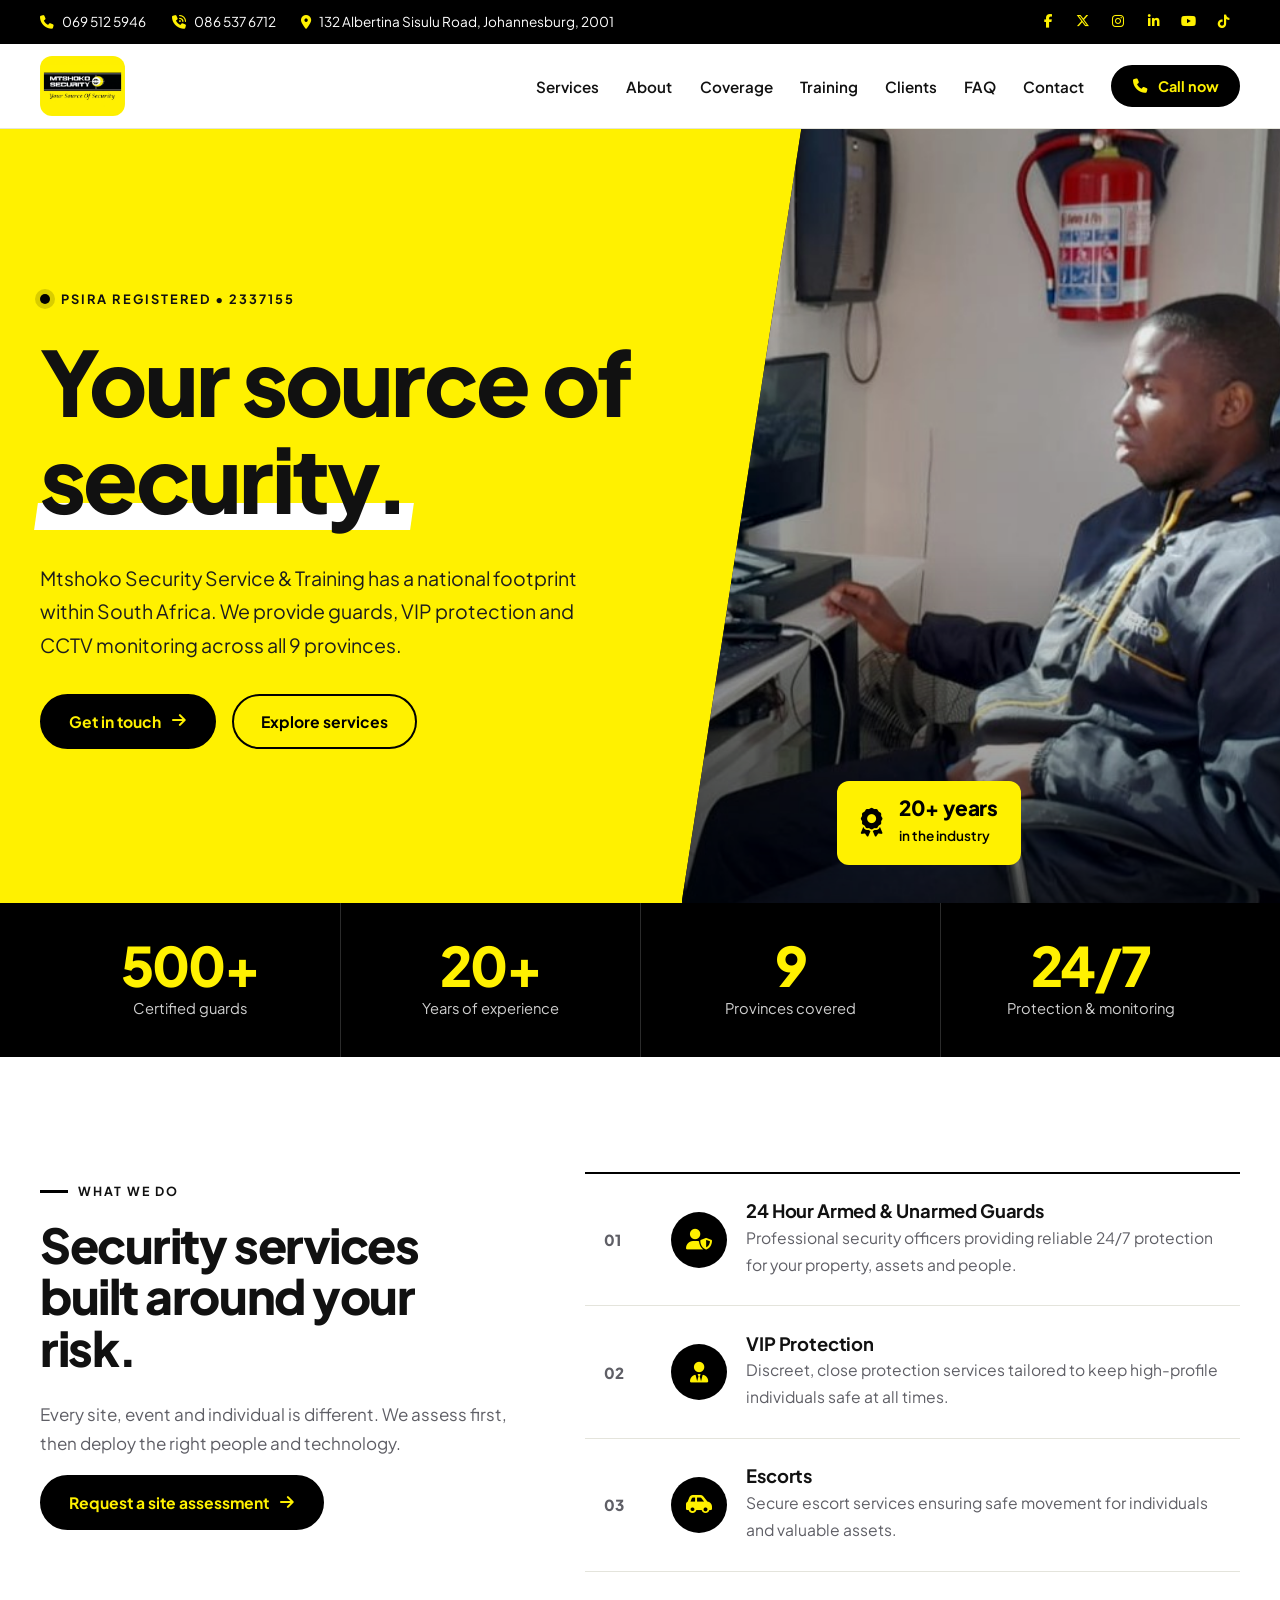
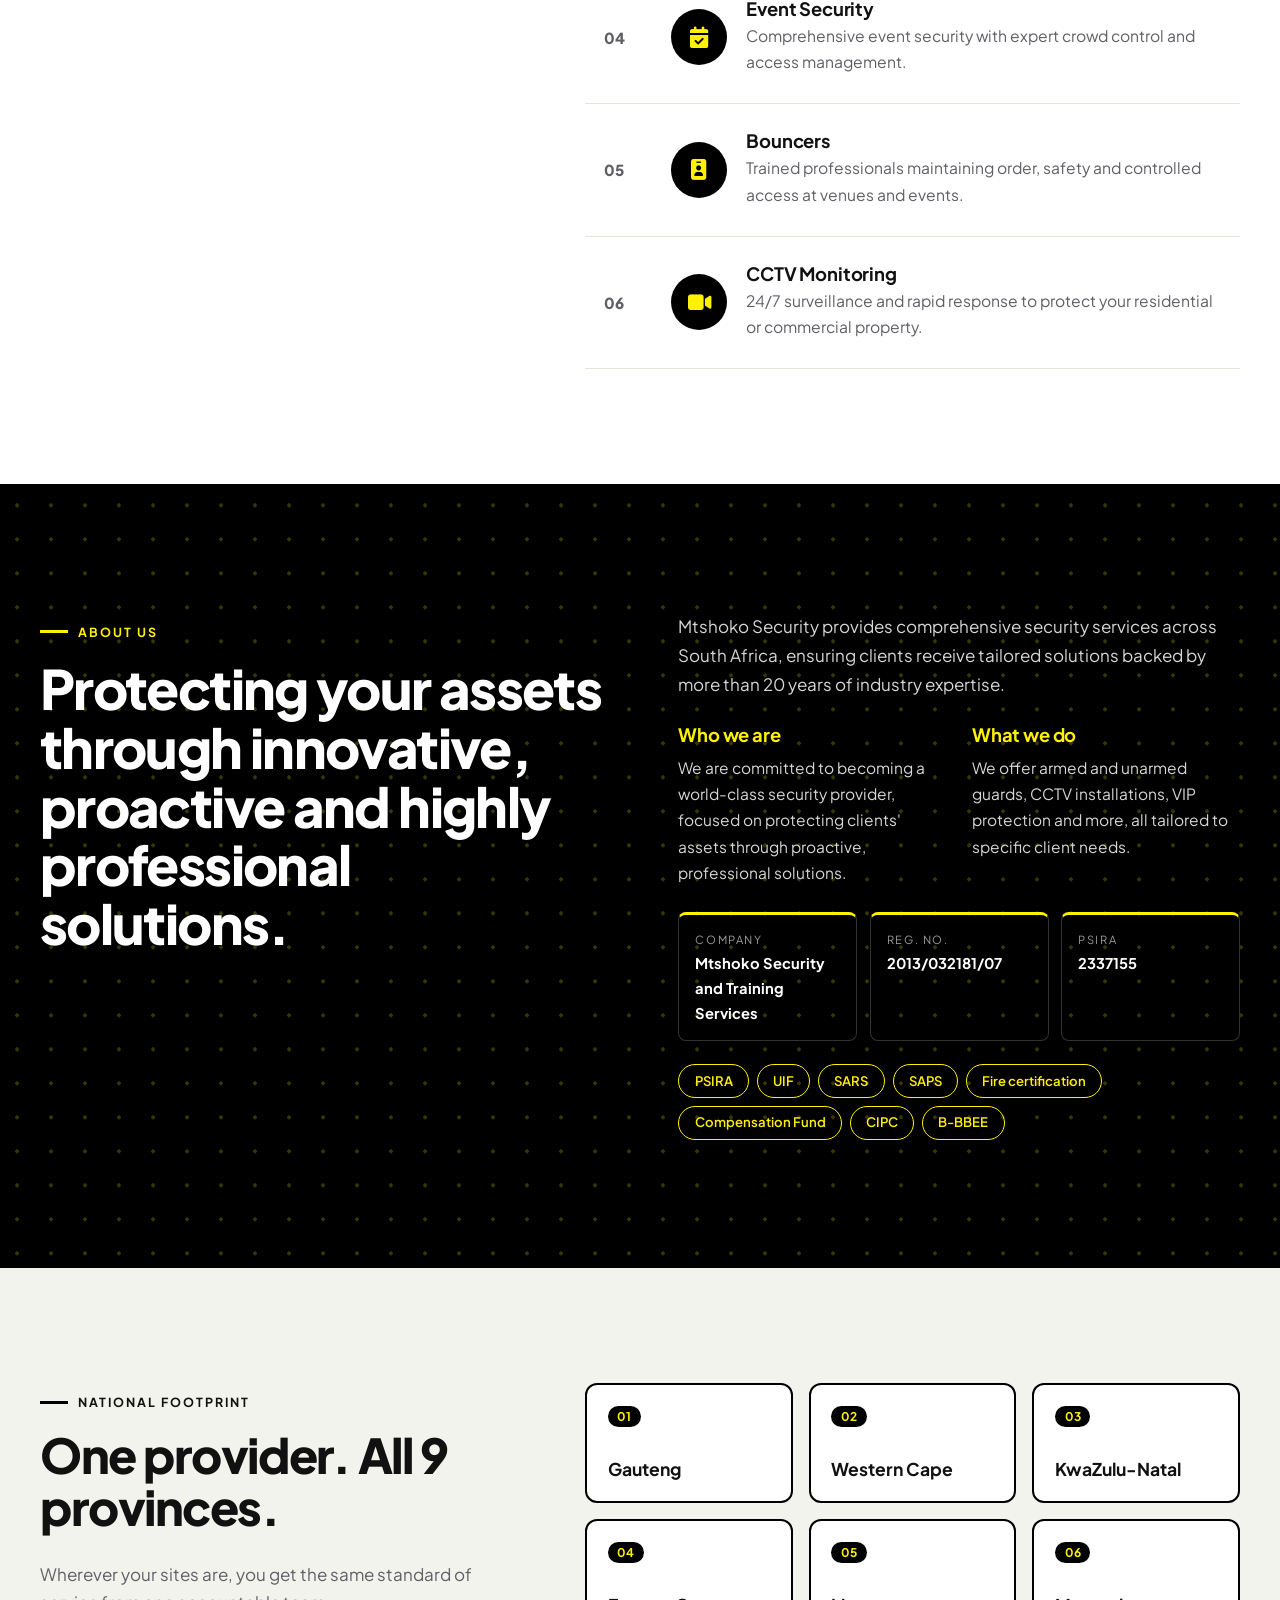
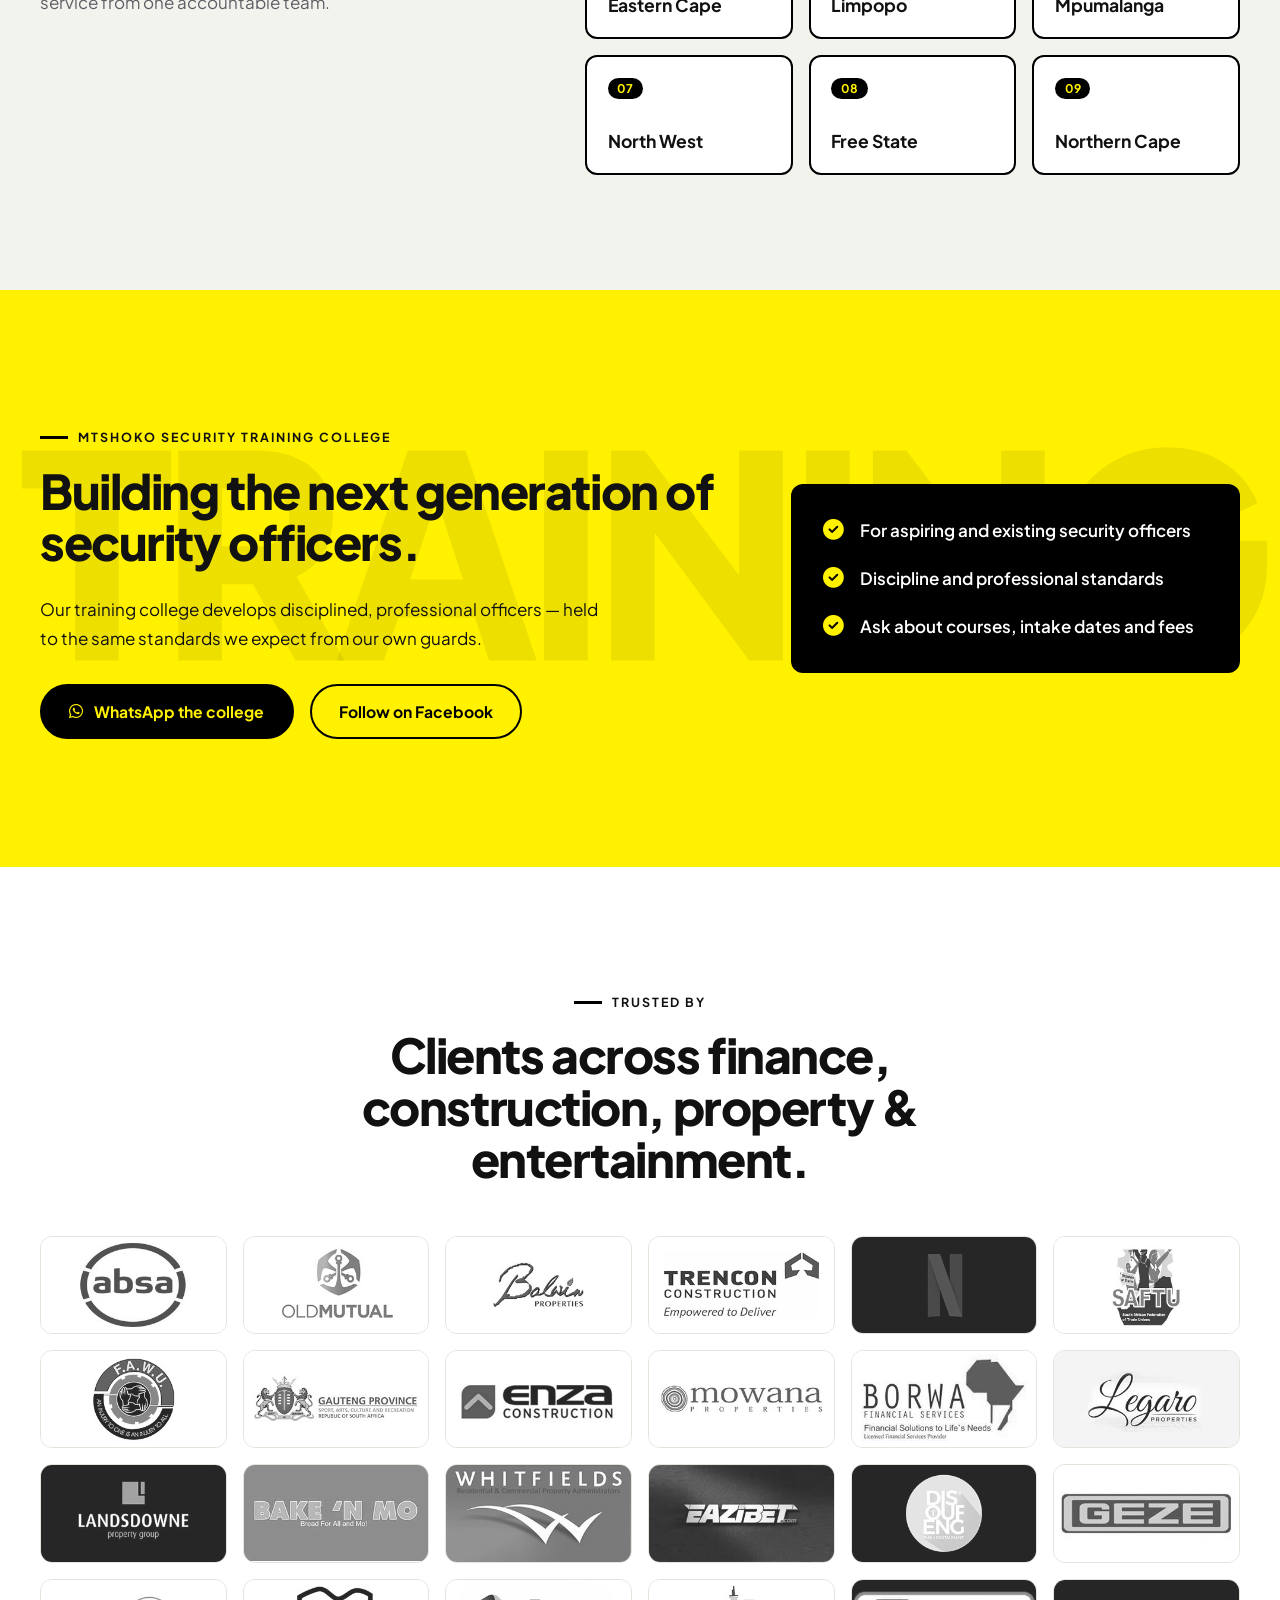
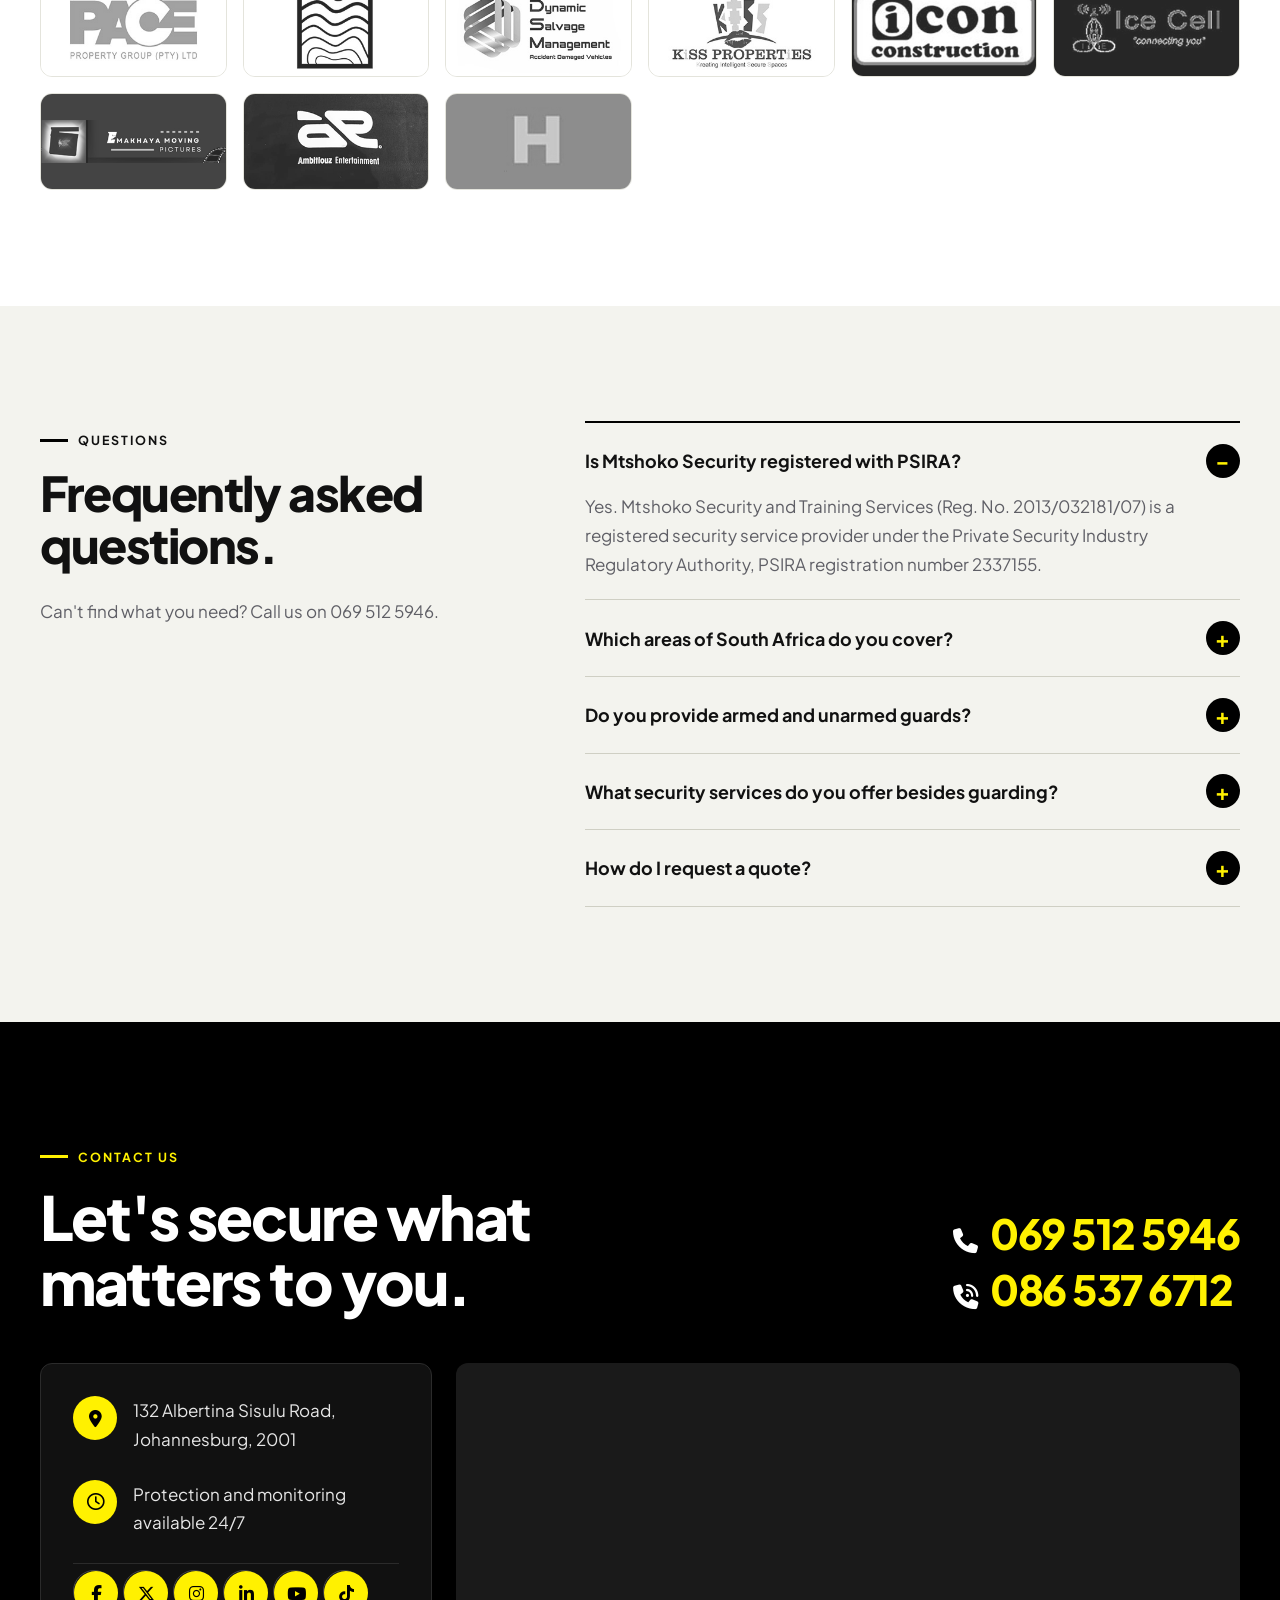
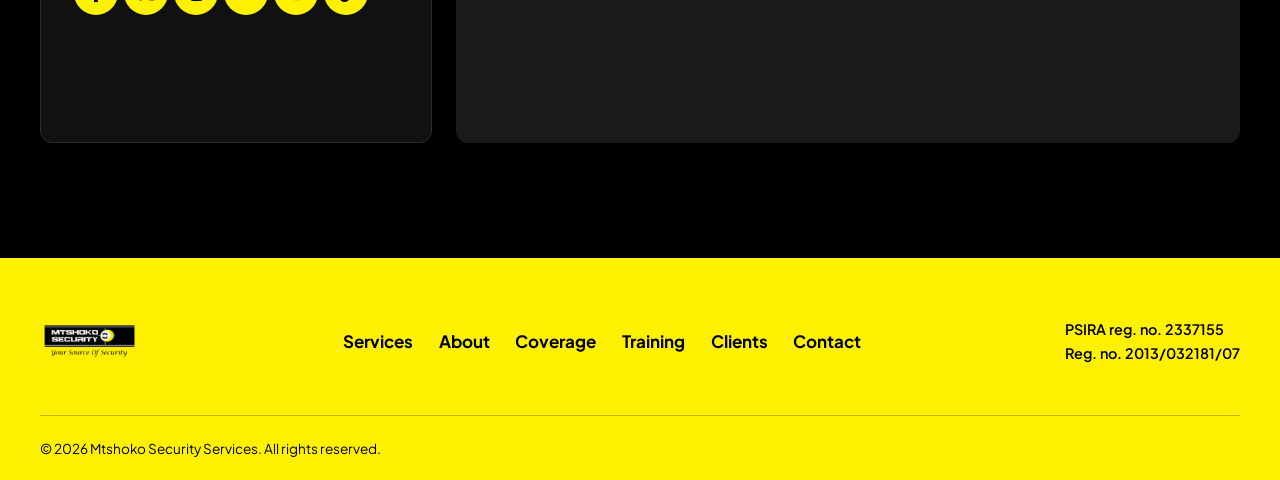
==== index.html @ 35f90ac8 "Add files via upload" ====
<!DOCTYPE html>
<html lang="en-ZA">
<head>
<meta charset="utf-8">
<meta name="viewport" content="width=device-width, initial-scale=1, viewport-fit=cover">
<title>Mtshoko Security | Your Source Of Security - Guards, VIP Protection &amp; CCTV in South Africa</title>
<meta name="description" content="Mtshoko Security Services is a PSIRA-registered security company in Johannesburg with 500+ guards and 20+ years' experience. Armed and unarmed guards, VIP protection, escorts, event security, bouncers and CCTV monitoring in all 9 provinces.">
<meta name="keywords" content="security company Johannesburg, security guards South Africa, armed guards, unarmed guards, VIP protection, close protection, escort services, event security, bouncers, CCTV monitoring, PSIRA registered, security training college, Mtshoko Security">
<meta name="author" content="Mtshoko Security Services">
<meta name="robots" content="index, follow, max-image-preview:large, max-snippet:-1, max-video-preview:-1">
<meta name="googlebot" content="index, follow">
<meta name="theme-color" content="#FFF100">
<meta name="color-scheme" content="light">
<meta name="format-detection" content="telephone=yes">
<meta name="geo.region" content="ZA-GP">
<meta name="geo.placename" content="Johannesburg">
<meta name="referrer" content="strict-origin-when-cross-origin">

<link rel="canonical" href="https://mtshokosecurity.github.io/">
<link rel="alternate" hreflang="en-za" href="https://mtshokosecurity.github.io/">
<link rel="alternate" hreflang="x-default" href="https://mtshokosecurity.github.io/">

<!-- Open Graph -->
<meta property="og:type" content="website">
<meta property="og:site_name" content="Mtshoko Security Services">
<meta property="og:locale" content="en_ZA">
<meta property="og:url" content="https://mtshokosecurity.github.io/">
<meta property="og:title" content="Mtshoko Security | Your Source Of Security">
<meta property="og:description" content="PSIRA-registered security with 500+ guards and 20+ years' experience across all 9 provinces of South Africa.">
<meta property="og:image" content="https://mtshokosecurity.github.io/img/og-image.jpg">
<meta property="og:image:secure_url" content="https://mtshokosecurity.github.io/img/og-image.jpg">
<meta property="og:image:type" content="image/jpeg">
<meta property="og:image:width" content="1200">
<meta property="og:image:height" content="630">
<meta property="og:image:alt" content="Mtshoko Security - Your Source Of Security">

<!-- Twitter / X -->
<meta name="twitter:card" content="summary_large_image">
<meta name="twitter:site" content="@MtshokoSecur1ty">
<meta name="twitter:title" content="Mtshoko Security | Your Source Of Security">
<meta name="twitter:description" content="PSIRA-registered security with 500+ guards and 20+ years' experience across all 9 provinces of South Africa.">
<meta name="twitter:image" content="https://mtshokosecurity.github.io/img/og-image.jpg">
<meta name="twitter:image:alt" content="Mtshoko Security - Your Source Of Security">

<!-- Icons -->
<link rel="icon" href="favicon.ico" sizes="any">
<link rel="icon" type="image/png" sizes="32x32" href="favicon-32x32.png">
<link rel="icon" type="image/png" sizes="16x16" href="favicon-16x16.png">
<link rel="icon" type="image/png" sizes="192x192" href="android-chrome-192x192.png">
<link rel="apple-touch-icon" href="img/apple-touch-icon.png">
<link rel="manifest" href="site.webmanifest">

<!-- Fonts & icons -->
<link rel="preconnect" href="https://fonts.googleapis.com">
<link rel="preconnect" href="https://fonts.gstatic.com" crossorigin>
<link rel="stylesheet" href="https://fonts.googleapis.com/css2?family=Plus+Jakarta+Sans:wght@400;500;600;700;800&display=swap">
<link rel="stylesheet" href="https://cdnjs.cloudflare.com/ajax/libs/font-awesome/6.5.2/css/all.min.css" crossorigin="anonymous" referrerpolicy="no-referrer">
<link rel="stylesheet" href="assets/css/style.css">

<script type="application/ld+json">
{
  "@context": "https://schema.org",
  "@graph": [
    {
      "@type": "WebSite",
      "@id": "https://mtshokosecurity.github.io/#website",
      "url": "https://mtshokosecurity.github.io/",
      "name": "Mtshoko Security Services",
      "inLanguage": "en-ZA",
      "publisher": { "@id": "https://mtshokosecurity.github.io/#organization" }
    },
    {
      "@type": ["Organization", "LocalBusiness", "ProfessionalService"],
      "@id": "https://mtshokosecurity.github.io/#organization",
      "name": "Mtshoko Security Services",
      "legalName": "Mtshoko Security and Training Services",
      "url": "https://mtshokosecurity.github.io/",
      "logo": "https://mtshokosecurity.github.io/img/logo-yellow.jpeg",
      "image": "https://mtshokosecurity.github.io/img/og-image.jpg",
      "slogan": "Your Source Of Security",
      "description": "PSIRA-registered security company providing armed and unarmed guards, VIP protection, escorts, event security, bouncers and CCTV monitoring across South Africa.",
      "telephone": "+27695125946",
      "priceRange": "$$",
      "identifier": "2013/032181/07",
      "address": {
        "@type": "PostalAddress",
        "streetAddress": "132 Albertina Sisulu Road",
        "addressLocality": "Johannesburg",
        "addressRegion": "Gauteng",
        "postalCode": "2001",
        "addressCountry": "ZA"
      },
      "contactPoint": [
        { "@type": "ContactPoint", "telephone": "+27695125946", "contactType": "customer service", "areaServed": "ZA", "availableLanguage": ["English"] },
        { "@type": "ContactPoint", "telephone": "+27865376712", "contactType": "sales", "areaServed": "ZA", "availableLanguage": ["English"] }
      ],
      "openingHoursSpecification": {
        "@type": "OpeningHoursSpecification",
        "dayOfWeek": ["Monday","Tuesday","Wednesday","Thursday","Friday","Saturday","Sunday"],
        "opens": "00:00",
        "closes": "23:59"
      },
      "areaServed": [
        { "@type": "AdministrativeArea", "name": "Gauteng" },
        { "@type": "AdministrativeArea", "name": "Eastern Cape" },
        { "@type": "AdministrativeArea", "name": "KwaZulu-Natal" },
        { "@type": "AdministrativeArea", "name": "North West" },
        { "@type": "AdministrativeArea", "name": "Mpumalanga" },
        { "@type": "AdministrativeArea", "name": "Western Cape" },
        { "@type": "AdministrativeArea", "name": "Northern Cape" },
        { "@type": "AdministrativeArea", "name": "Limpopo" },
        { "@type": "AdministrativeArea", "name": "Free State" }
      ],
      "sameAs": [
        "https://www.facebook.com/Mtshoko-Security-1693312704330019/",
        "https://x.com/mtshokosecur1ty",
        "https://www.youtube.com/channel/UCzOo-mVr35B9XtnU0Jw74TA",
        "https://www.instagram.com/mtshokosecurityservices/",
        "https://www.linkedin.com/company/mtshoko-security-services/",
        "https://www.tiktok.com/@mtshoko.security"
      ],
      "hasOfferCatalog": {
        "@type": "OfferCatalog",
        "name": "Security services",
        "itemListElement": [
          { "@type": "Offer", "itemOffered": { "@type": "Service", "name": "24 hour armed and unarmed guards" } },
          { "@type": "Offer", "itemOffered": { "@type": "Service", "name": "VIP protection" } },
          { "@type": "Offer", "itemOffered": { "@type": "Service", "name": "Escorts" } },
          { "@type": "Offer", "itemOffered": { "@type": "Service", "name": "Event security" } },
          { "@type": "Offer", "itemOffered": { "@type": "Service", "name": "Bouncers" } },
          { "@type": "Offer", "itemOffered": { "@type": "Service", "name": "CCTV monitoring" } }
        ]
      }
    },
    {
      "@type": "EducationalOrganization",
      "@id": "https://mtshokosecurity.github.io/#college",
      "name": "Mtshoko Security Training College",
      "url": "https://mtshokosecurity.github.io/#training",
      "parentOrganization": { "@id": "https://mtshokosecurity.github.io/#organization" }
    },
    {
      "@type": "FAQPage",
      "mainEntity": [
        { "@type": "Question", "name": "Is Mtshoko Security registered with PSIRA?", "acceptedAnswer": { "@type": "Answer", "text": "Yes. Mtshoko Security and Training Services (Reg. No. 2013/032181/07) is a registered security service provider under the Private Security Industry Regulatory Authority, PSIRA registration number 2337155." } },
        { "@type": "Question", "name": "Which areas of South Africa do you cover?", "acceptedAnswer": { "@type": "Answer", "text": "We render security services in all nine provinces: Gauteng, Eastern Cape, KwaZulu-Natal, North West, Mpumalanga, Western Cape, Northern Cape, Limpopo and Free State." } },
        { "@type": "Question", "name": "Do you provide armed and unarmed guards?", "acceptedAnswer": { "@type": "Answer", "text": "Yes. We provide 24 hour armed and unarmed guards, matched to the risk profile and requirements of your site." } },
        { "@type": "Question", "name": "What security services do you offer besides guarding?", "acceptedAnswer": { "@type": "Answer", "text": "We also offer VIP protection, secure escorts, event security, bouncers and 24/7 CCTV monitoring." } },
        { "@type": "Question", "name": "How do I request a quote?", "acceptedAnswer": { "@type": "Answer", "text": "Call 069 512 5946 or 086 537 6712, or visit us at 132 Albertina Sisulu Road, Johannesburg. We will arrange a site assessment and send a tailored proposal." } }
      ]
    }
  ]
}
</script>
</head>
<body>
<a class="skip" href="#main">Skip to content</a>

<!-- TOP BAR -->
<div class="topbar">
  <div class="wrap tb">
    <div class="tb-info">
      <a href="tel:+27695125946"><i class="fa-solid fa-phone" aria-hidden="true"></i>069 512 5946</a>
      <a href="tel:+27865376712"><i class="fa-solid fa-phone-volume" aria-hidden="true"></i>086 537 6712</a>
      <span class="tb-addr"><i class="fa-solid fa-location-dot" aria-hidden="true"></i>132 Albertina Sisulu Road, Johannesburg, 2001</span>
    </div>
    <div class="tb-social">
      <a href="https://www.facebook.com/Mtshoko-Security-1693312704330019/" rel="noopener me" target="_blank" aria-label="Facebook"><i class="fa-brands fa-facebook-f" aria-hidden="true"></i></a>
      <a href="https://x.com/mtshokosecur1ty" rel="noopener me" target="_blank" aria-label="X (Twitter)"><i class="fa-brands fa-x-twitter" aria-hidden="true"></i></a>
      <a href="https://www.instagram.com/mtshokosecurityservices/" rel="noopener me" target="_blank" aria-label="Instagram"><i class="fa-brands fa-instagram" aria-hidden="true"></i></a>
      <a href="https://www.linkedin.com/company/mtshoko-security-services/" rel="noopener me" target="_blank" aria-label="LinkedIn"><i class="fa-brands fa-linkedin-in" aria-hidden="true"></i></a>
      <a href="https://www.youtube.com/channel/UCzOo-mVr35B9XtnU0Jw74TA" rel="noopener me" target="_blank" aria-label="YouTube"><i class="fa-brands fa-youtube" aria-hidden="true"></i></a>
      <a href="https://www.tiktok.com/@mtshoko.security" rel="noopener me" target="_blank" aria-label="TikTok"><i class="fa-brands fa-tiktok" aria-hidden="true"></i></a>
    </div>
  </div>
</div>

<!-- HEADER -->
<header class="site-header">
  <div class="wrap bar">
    <a class="brand" href="./" aria-label="Mtshoko Security Services - home">
      <img class="logo" src="img/logo-yellow.jpeg" width="148" height="104" alt="Mtshoko Security - Your Source Of Security">
    </a>
    <button class="nav-toggle" aria-expanded="false" aria-controls="nav" aria-label="Toggle menu"><span></span><span></span><span></span></button>
    <nav id="nav" class="nav" aria-label="Primary">
      <a href="#services">Services</a>
      <a href="#about">About</a>
      <a href="#coverage">Coverage</a>
      <a href="#training">Training</a>
      <a href="#clients">Clients</a>
      <a href="#faq">FAQ</a>
      <a href="#contact">Contact</a>
      <a class="btn btn-sm" href="tel:+27695125946"><i class="fa-solid fa-phone" aria-hidden="true"></i>Call now</a>
    </nav>
  </div>
</header>

<main id="main">

<!-- HERO -->
<section class="hero" id="top" aria-labelledby="hero-title">
  <div class="hero-left">
    <div class="hero-copy">
      <p class="kicker reveal"><span></span>PSIRA registered &bull; 2337155</p>
      <h1 id="hero-title" class="reveal">Your source of <em>security.</em></h1>
      <p class="lead reveal">Mtshoko Security Service &amp; Training has a national footprint within South Africa. We provide guards, VIP protection and CCTV monitoring across all 9 provinces.</p>
      <div class="cta reveal">
        <a class="btn btn-dark" href="#contact">Get in touch <i class="fa-solid fa-arrow-right" aria-hidden="true"></i></a>
        <a class="btn btn-line" href="#services">Explore services</a>
      </div>
    </div>
  </div>
  <div class="hero-right" aria-hidden="false">
    <div class="hero-photo" data-speed="0.1">
      <img src="img/hero-guards.jpg" width="700" height="800" alt="Mtshoko security officer monitoring CCTV on duty" fetchpriority="high">
    </div>
    <div class="hero-tag reveal">
      <i class="fa-solid fa-award" aria-hidden="true"></i>
      <div><strong>20+ years</strong><span>in the industry</span></div>
    </div>
  </div>
</section>

<!-- STATS -->
<section class="stats" aria-label="Key figures">
  <ul class="wrap stats-grid">
    <li class="reveal"><strong data-count="500" data-suffix="+">500+</strong><span>Certified guards</span></li>
    <li class="reveal"><strong data-count="20" data-suffix="+">20+</strong><span>Years of experience</span></li>
    <li class="reveal"><strong data-count="9">9</strong><span>Provinces covered</span></li>
    <li class="reveal"><strong>24/7</strong><span>Protection &amp; monitoring</span></li>
  </ul>
</section>

<!-- SERVICES -->
<section class="section services" id="services" aria-labelledby="services-title">
  <div class="wrap split">
    <div class="sticky reveal">
      <p class="label">What we do</p>
      <h2 id="services-title">Security services built around your risk.</h2>
      <p class="muted">Every site, event and individual is different. We assess first, then deploy the right people and technology.</p>
      <a class="btn btn-dark" href="#contact">Request a site assessment <i class="fa-solid fa-arrow-right" aria-hidden="true"></i></a>
    </div>
    <ol class="svc-list">
      <li class="reveal"><span class="num">01</span><span class="svc-ico"><i class="fa-solid fa-user-shield" aria-hidden="true"></i></span><div><h3>24 Hour Armed &amp; Unarmed Guards</h3><p>Professional security officers providing reliable 24/7 protection for your property, assets and people.</p></div></li>
      <li class="reveal"><span class="num">02</span><span class="svc-ico"><i class="fa-solid fa-user-tie" aria-hidden="true"></i></span><div><h3>VIP Protection</h3><p>Discreet, close protection services tailored to keep high-profile individuals safe at all times.</p></div></li>
      <li class="reveal"><span class="num">03</span><span class="svc-ico"><i class="fa-solid fa-car-side" aria-hidden="true"></i></span><div><h3>Escorts</h3><p>Secure escort services ensuring safe movement for individuals and valuable assets.</p></div></li>
      <li class="reveal"><span class="num">04</span><span class="svc-ico"><i class="fa-solid fa-calendar-check" aria-hidden="true"></i></span><div><h3>Event Security</h3><p>Comprehensive event security with expert crowd control and access management.</p></div></li>
      <li class="reveal"><span class="num">05</span><span class="svc-ico"><i class="fa-solid fa-id-badge" aria-hidden="true"></i></span><div><h3>Bouncers</h3><p>Trained professionals maintaining order, safety and controlled access at venues and events.</p></div></li>
      <li class="reveal"><span class="num">06</span><span class="svc-ico"><i class="fa-solid fa-video" aria-hidden="true"></i></span><div><h3>CCTV Monitoring</h3><p>24/7 surveillance and rapid response to protect your residential or commercial property.</p></div></li>
    </ol>
  </div>
</section>

<!-- ABOUT -->
<section class="about parallax" id="about" aria-labelledby="about-title">
  <div class="about-dots" data-speed="0.18" aria-hidden="true"></div>
  <div class="wrap about-grid">
    <div class="reveal">
      <p class="label label-y">About us</p>
      <h2 id="about-title">Protecting your assets through innovative, proactive and highly professional solutions.</h2>
    </div>
    <div class="about-copy reveal">
      <p>Mtshoko Security provides comprehensive security services across South Africa, ensuring clients receive tailored solutions backed by more than 20 years of industry expertise.</p>
      <div class="two">
        <div><h3>Who we are</h3><p>We are committed to becoming a world-class security provider, focused on protecting clients' assets through proactive, professional solutions.</p></div>
        <div><h3>What we do</h3><p>We offer armed and unarmed guards, CCTV installations, VIP protection and more, all tailored to specific client needs.</p></div>
      </div>
      <dl class="reg">
        <div><dt>Company</dt><dd>Mtshoko Security and Training Services</dd></div>
        <div><dt>Reg. no.</dt><dd>2013/032181/07</dd></div>
        <div><dt>PSIRA</dt><dd>2337155</dd></div>
      </dl>
      <ul class="tags">
        <li>PSIRA</li><li>UIF</li><li>SARS</li><li>SAPS</li><li>Fire certification</li><li>Compensation Fund</li><li>CIPC</li><li>B-BBEE</li>
      </ul>
    </div>
  </div>
</section>

<!-- COVERAGE -->
<section class="section coverage" id="coverage" aria-labelledby="coverage-title">
  <div class="wrap split">
    <div class="reveal">
      <p class="label">National footprint</p>
      <h2 id="coverage-title">One provider. All 9 provinces.</h2>
      <p class="muted">Wherever your sites are, you get the same standard of service from one accountable team.</p>
    </div>
    <ul class="prov">
      <li class="reveal"><b>01</b>Gauteng</li><li class="reveal"><b>02</b>Western Cape</li><li class="reveal"><b>03</b>KwaZulu-Natal</li>
      <li class="reveal"><b>04</b>Eastern Cape</li><li class="reveal"><b>05</b>Limpopo</li><li class="reveal"><b>06</b>Mpumalanga</li>
      <li class="reveal"><b>07</b>North West</li><li class="reveal"><b>08</b>Free State</li><li class="reveal"><b>09</b>Northern Cape</li>
    </ul>
  </div>
</section>

<!-- TRAINING -->
<section class="training parallax" id="training" aria-labelledby="training-title">
  <div class="big-word" data-speed="-0.12" aria-hidden="true">TRAINING</div>
  <div class="wrap training-grid">
    <div class="reveal">
      <p class="label">Mtshoko Security Training College</p>
      <h2 id="training-title">Building the next generation of security officers.</h2>
      <p>Our training college develops disciplined, professional officers &mdash; held to the same standards we expect from our own guards.</p>
      <div class="cta">
        <a class="btn btn-dark" href="https://wa.me/message/PVZWILEBLU4AM1" rel="noopener" target="_blank"><i class="fa-brands fa-whatsapp" aria-hidden="true"></i>WhatsApp the college</a>
        <a class="btn btn-line" href="https://www.facebook.com/share/17sLFBoj9N/" rel="noopener" target="_blank">Follow on Facebook</a>
      </div>
    </div>
    <ul class="checks reveal">
      <li><i class="fa-solid fa-circle-check" aria-hidden="true"></i>For aspiring and existing security officers</li>
      <li><i class="fa-solid fa-circle-check" aria-hidden="true"></i>Discipline and professional standards</li>
      <li><i class="fa-solid fa-circle-check" aria-hidden="true"></i>Ask about courses, intake dates and fees</li>
    </ul>
  </div>
</section>

<!-- CLIENTS -->
<section class="section clients" id="clients" aria-labelledby="clients-title">
  <div class="wrap">
    <header class="center reveal">
      <p class="label">Trusted by</p>
      <h2 id="clients-title">Clients across finance, construction, property &amp; entertainment.</h2>
    </header>
    <ul class="logo-grid">
      <li class="reveal"><img src="img/clients/absa.jpg" width="311" height="162" loading="lazy" alt="ABSA"></li>
      <li class="reveal"><img src="img/clients/old-mutual.jpg" width="311" height="162" loading="lazy" alt="Old Mutual"></li>
      <li class="reveal"><img src="img/clients/balwin.jpg" width="311" height="162" loading="lazy" alt="Balwin Properties"></li>
      <li class="reveal"><img src="img/clients/trencon.jpg" width="311" height="162" loading="lazy" alt="Trencon"></li>
      <li class="reveal"><img src="img/clients/netflix.jpg" width="311" height="162" loading="lazy" alt="Netflix"></li>
      <li class="reveal"><img src="img/clients/saftu.jpg" width="311" height="162" loading="lazy" alt="SAFTU"></li>
      <li class="reveal"><img src="img/clients/fawu.jpg" width="311" height="162" loading="lazy" alt="FAWU"></li>
      <li class="reveal"><img src="img/clients/gauteng-sports-and-recreation.jpg" width="311" height="162" loading="lazy" alt="Gauteng Sports and Recreation"></li>
      <li class="reveal"><img src="img/clients/enza-construction.jpg" width="311" height="162" loading="lazy" alt="Enza Construction"></li>
      <li class="reveal"><img src="img/clients/mowana.jpg" width="311" height="162" loading="lazy" alt="Mowana"></li>
      <li class="reveal"><img src="img/clients/borwa-logo.png" width="311" height="162" loading="lazy" alt="Borwa"></li>
      <li class="reveal"><img src="img/clients/legaro.jpg" width="311" height="162" loading="lazy" alt="Legaro"></li>
      <li class="reveal"><img src="img/clients/landsdowne.jpg" width="311" height="162" loading="lazy" alt="Landsdowne"></li>
      <li class="reveal"><img src="img/clients/bakenmore.jpg" width="313" height="162" loading="lazy" alt="Bakenmore"></li>
      <li class="reveal"><img src="img/clients/whitfields.jpg" width="311" height="162" loading="lazy" alt="Whitfields"></li>
      <li class="reveal"><img src="img/clients/eazibet.jpg" width="311" height="162" loading="lazy" alt="Eazibet"></li>
      <li class="reveal"><img src="img/clients/disofeng.jpg" width="311" height="162" loading="lazy" alt="Disofeng"></li>
      <li class="reveal"><img src="img/clients/geze.jpg" width="311" height="162" loading="lazy" alt="Geze"></li>
      <li class="reveal"><img src="img/clients/pace.jpg" width="311" height="162" loading="lazy" alt="Pace"></li>
      <li class="reveal"><img src="img/clients/wave.jpg" width="311" height="162" loading="lazy" alt="Wave"></li>
      <li class="reveal"><img src="img/clients/dynamic.jpg" width="311" height="162" loading="lazy" alt="Dynamic"></li>
      <li class="reveal"><img src="img/clients/kiss.jpg" width="311" height="162" loading="lazy" alt="KISS"></li>
      <li class="reveal"><img src="img/clients/icon.jpg" width="311" height="162" loading="lazy" alt="Icon"></li>
      <li class="reveal"><img src="img/clients/ice-black.jpg" width="225" height="117" loading="lazy" alt="ICE"></li>
      <li class="reveal"><img src="img/clients/emakhaya.png" width="313" height="162" loading="lazy" alt="Emakhaya"></li>
      <li class="reveal"><img src="img/clients/ae.jpg" width="313" height="162" loading="lazy" alt="Ambitiouz Entertainment"></li>
      <li class="reveal"><img src="img/clients/h.png" width="313" height="162" loading="lazy" alt="Client logo"></li>
    </ul>
  </div>
</section>

<!-- FAQ -->
<section class="section faq-sec" id="faq" aria-labelledby="faq-title">
  <div class="wrap split">
    <div class="sticky reveal">
      <p class="label">Questions</p>
      <h2 id="faq-title">Frequently asked questions.</h2>
      <p class="muted">Can't find what you need? Call us on <a href="tel:+27695125946">069 512 5946</a>.</p>
    </div>
    <div class="faq reveal">
      <details open><summary>Is Mtshoko Security registered with PSIRA?</summary><p>Yes. Mtshoko Security and Training Services (Reg. No. 2013/032181/07) is a registered security service provider under the Private Security Industry Regulatory Authority, PSIRA registration number 2337155.</p></details>
      <details><summary>Which areas of South Africa do you cover?</summary><p>We render security services in all nine provinces: Gauteng, Eastern Cape, KwaZulu-Natal, North West, Mpumalanga, Western Cape, Northern Cape, Limpopo and Free State.</p></details>
      <details><summary>Do you provide armed and unarmed guards?</summary><p>Yes. We provide 24 hour armed and unarmed guards, matched to the risk profile and requirements of your site.</p></details>
      <details><summary>What security services do you offer besides guarding?</summary><p>We also offer VIP protection, secure escorts, event security, bouncers and 24/7 CCTV monitoring.</p></details>
      <details><summary>How do I request a quote?</summary><p>Call 069 512 5946 or 086 537 6712, or visit us at 132 Albertina Sisulu Road, Johannesburg. We will arrange a site assessment and send a tailored proposal.</p></details>
    </div>
  </div>
</section>

<!-- CONTACT -->
<section class="contact" id="contact" aria-labelledby="contact-title">
  <div class="wrap">
    <div class="contact-top reveal">
      <div>
        <p class="label label-y">Contact us</p>
        <h2 id="contact-title">Let's secure what matters to you.</h2>
      </div>
      <div class="phones">
        <a href="tel:+27695125946"><i class="fa-solid fa-phone" aria-hidden="true"></i>069 512 5946</a>
        <a href="tel:+27865376712"><i class="fa-solid fa-phone-volume" aria-hidden="true"></i>086 537 6712</a>
      </div>
    </div>
    <div class="contact-grid">
      <address class="addr reveal">
        <p><i class="fa-solid fa-location-dot" aria-hidden="true"></i><span>132 Albertina Sisulu Road,<br>Johannesburg, 2001</span></p>
        <p><i class="fa-regular fa-clock" aria-hidden="true"></i><span>Protection and monitoring<br>available 24/7</span></p>
        <p class="soc">
          <a href="https://www.facebook.com/Mtshoko-Security-1693312704330019/" rel="noopener me" target="_blank" aria-label="Facebook"><i class="fa-brands fa-facebook-f" aria-hidden="true"></i></a>
          <a href="https://x.com/mtshokosecur1ty" rel="noopener me" target="_blank" aria-label="X (Twitter)"><i class="fa-brands fa-x-twitter" aria-hidden="true"></i></a>
          <a href="https://www.instagram.com/mtshokosecurityservices/" rel="noopener me" target="_blank" aria-label="Instagram"><i class="fa-brands fa-instagram" aria-hidden="true"></i></a>
          <a href="https://www.linkedin.com/company/mtshoko-security-services/" rel="noopener me" target="_blank" aria-label="LinkedIn"><i class="fa-brands fa-linkedin-in" aria-hidden="true"></i></a>
          <a href="https://www.youtube.com/channel/UCzOo-mVr35B9XtnU0Jw74TA" rel="noopener me" target="_blank" aria-label="YouTube"><i class="fa-brands fa-youtube" aria-hidden="true"></i></a>
          <a href="https://www.tiktok.com/@mtshoko.security" rel="noopener me" target="_blank" aria-label="TikTok"><i class="fa-brands fa-tiktok" aria-hidden="true"></i></a>
        </p>
      </address>
      <div class="map reveal">
        <iframe src="https://www.google.com/maps/embed?pb=!1m18!1m12!1m3!1d3579.7588844627353!2d28.04253957541517!3d-26.204520677076417!2m3!1f0!2f0!3f0!3m2!1i1024!2i768!4f13.1!3m3!1m2!1s0x1e950e41f167f557%3A0x6531477694fc7f81!2sMtshoko%20Security%20Services%20%26%20Mtshoko%20Security%20Training%20College!5e0!3m2!1sen!2sza!4v1791441382734!5m2!1sen!2sza" title="Map showing Mtshoko Security Services at 132 Albertina Sisulu Road, Johannesburg" width="600" height="450" style="border:0;" allowfullscreen="" loading="lazy" referrerpolicy="strict-origin-when-cross-origin"></iframe>
      </div>
    </div>
  </div>
</section>

</main>

<footer class="site-footer">
  <div class="wrap foot">
    <a class="brand" href="./" aria-label="Mtshoko Security Services - home">
      <img class="logo" src="img/logo-yellow.jpeg" width="148" height="104" alt="Mtshoko Security - Your Source Of Security" loading="lazy">
    </a>
    <nav aria-label="Footer">
      <a href="#services">Services</a><a href="#about">About</a><a href="#coverage">Coverage</a><a href="#training">Training</a><a href="#clients">Clients</a><a href="#contact">Contact</a>
    </nav>
    <p>PSIRA reg. no. 2337155<br>Reg. no. 2013/032181/07</p>
  </div>
  <div class="wrap copy">&copy; <span id="yr">2026</span> Mtshoko Security Services. All rights reserved.</div>
</footer>

<script src="assets/js/main.js" defer></script>
</body>
</html>
---- assets/css/style.css ----
:root{
  --y:#FFF100;--k:#000;--w:#fff;--g:#f3f3ee;--line:#e4e4dc;--mut:#5f5f66;
  --r:12px;--max:1200px;
  --f:"Plus Jakarta Sans",system-ui,-apple-system,"Segoe UI",Roboto,Arial,sans-serif;
}
*,*::before,*::after{box-sizing:border-box}
html{scroll-behavior:smooth;scroll-padding-top:100px;-webkit-text-size-adjust:100%}
body{margin:0;background:#fff;color:#111;font:400 1.0625rem/1.7 var(--f);overflow-x:hidden}
img,svg{max-width:100%;display:block}
a{color:inherit;text-decoration:none}
h1,h2,h3{font-family:var(--f);font-weight:800;line-height:1.08;letter-spacing:-.03em;margin:0 0 .55em;color:inherit}
h1{font-size:clamp(2.8rem,7vw,5.6rem)}
h2{font-size:clamp(1.9rem,4vw,3rem)}
h3{font-size:1.15rem;letter-spacing:-.01em;font-weight:700}
p{margin:0 0 1em}
.wrap{width:min(100% - 3rem,var(--max));margin-inline:auto}
.muted{color:var(--mut)}
.skip{position:absolute;left:-999px;top:0;background:var(--y);color:#000;padding:.6rem 1rem;z-index:300}
.skip:focus{left:0}
:focus-visible{outline:3px solid #000;outline-offset:3px}

/* labels & buttons */
.label{display:inline-flex;align-items:center;gap:.6rem;font:700 .78rem var(--f);text-transform:uppercase;letter-spacing:.16em;margin-bottom:1.2rem}
.label::before{content:"";width:28px;height:3px;background:#000}
.label-y{color:var(--y)}
.label-y::before{background:var(--y)}
.btn{display:inline-flex;align-items:center;gap:.7rem;font:700 .98rem var(--f);padding:1rem 1.7rem;border-radius:999px;border:2px solid #000;cursor:pointer;transition:transform .2s,background .2s,color .2s,box-shadow .2s}
.btn-dark{background:#000;color:var(--y)}
.btn-dark:hover{background:#1c1c1c;transform:translateY(-2px);box-shadow:0 14px 24px -14px rgba(0,0,0,.6)}
.btn-line{background:transparent;color:#000}
.btn-line:hover{background:#000;color:var(--y)}
.btn-sm{padding:.65rem 1.2rem;font-size:.9rem;background:#000;color:var(--y)}
.btn-sm:hover{background:#222}
.cta{display:flex;flex-wrap:wrap;gap:1rem;margin-top:2rem}

/* top bar */
.topbar{background:#000;color:#fff;font-size:.85rem}
.tb{display:flex;justify-content:space-between;align-items:center;gap:1rem;min-height:44px}
.tb-info{display:flex;flex-wrap:wrap;gap:.3rem 1.6rem;align-items:center}
.tb-info i,.tb-social a{color:var(--y)}
.tb-info i{margin-right:.5rem}
.tb-info a:hover{color:var(--y)}
.tb-social{display:flex;gap:.2rem}
.tb-social a{width:32px;height:32px;display:grid;place-items:center;border-radius:50%;transition:background .2s,color .2s}
.tb-social a:hover{background:var(--y);color:#000}

/* header */
.site-header{position:sticky;top:0;z-index:100;background:rgba(255,255,255,.94);-webkit-backdrop-filter:blur(12px);backdrop-filter:blur(12px);border-bottom:1px solid var(--line);transition:box-shadow .3s}
.site-header.solid{box-shadow:0 12px 30px -22px rgba(0,0,0,.5)}
.bar{display:flex;align-items:center;justify-content:space-between;height:84px}
.logo{height:60px;width:auto;border-radius:12px}
.nav{display:flex;align-items:center;gap:1.7rem}
.nav a:not(.btn){position:relative;font:600 .95rem var(--f);padding:.3rem 0}
.nav a:not(.btn)::after{content:"";position:absolute;left:0;right:0;bottom:-2px;height:3px;background:var(--y);box-shadow:0 0 0 1px #000;transform:scaleX(0);transform-origin:left;transition:transform .25s}
.nav a:not(.btn):hover::after,.nav a.active::after{transform:scaleX(1)}
.nav-toggle{display:none;background:none;border:0;width:44px;height:44px;cursor:pointer;padding:10px}
.nav-toggle span{display:block;height:3px;border-radius:2px;background:#000;margin:6px 0;transition:.3s}

/* hero */
.hero{position:relative;display:grid;grid-template-columns:1.15fr .85fr;background:var(--y);overflow:hidden;min-height:min(86svh,780px)}
.hero-left{display:flex;align-items:center;position:relative;z-index:2}
.hero-copy{padding:clamp(3rem,7vw,6rem) 1rem clamp(3rem,7vw,6rem) 0;max-width:680px;margin-left:max(1.5rem,calc((100vw - var(--max)) / 2))}
.kicker{display:inline-flex;align-items:center;gap:.7rem;font:700 .8rem var(--f);text-transform:uppercase;letter-spacing:.16em;margin-bottom:1.6rem}
.kicker span{width:10px;height:10px;border-radius:50%;background:#000;box-shadow:0 0 0 5px rgba(0,0,0,.15)}
.hero h1{margin-bottom:.4em}
.hero h1 em{font-style:normal;position:relative;z-index:0;white-space:nowrap}
.hero h1 em::after{content:"";position:absolute;left:-.04em;right:-.04em;bottom:.04em;height:.3em;background:#fff;z-index:-1;transform:skew(-8deg)}
.lead{font-size:clamp(1.05rem,1.7vw,1.22rem);max-width:560px;color:#1d1d1d}
.hero-right{position:relative;background:#000;margin-left:-10%;clip-path:polygon(20% 0,100% 0,100% 100%,0 100%);min-height:420px}
.hero-photo{position:absolute;inset:-7% 0}
.hero-photo img{width:100%;height:100%;object-fit:cover;object-position:center 30%;opacity:.92}
.hero-right::after{content:"";position:absolute;inset:0;background:linear-gradient(180deg,transparent 55%,rgba(0,0,0,.55))}
.hero-tag{position:absolute;z-index:3;left:26%;bottom:2.4rem;display:flex;align-items:center;gap:1rem;background:var(--y);color:#000;padding:1rem 1.5rem;border-radius:var(--r)}
.hero-tag i{font-size:1.8rem}
.hero-tag strong{display:block;font:800 1.3rem/1.1 var(--f);letter-spacing:-.02em}
.hero-tag span{font-size:.85rem;font-weight:600}

/* stats */
.stats{background:#000;color:#fff}
.stats-grid{list-style:none;margin-block:0;padding:0;display:grid;grid-template-columns:repeat(4,1fr)}
.stats-grid li{padding:2.2rem 1rem;text-align:center;border-left:1px solid #2b2b2b}
.stats-grid li:first-child{border-left:0}
.stats-grid strong{display:block;font:800 clamp(2.2rem,4.4vw,3.4rem)/1 var(--f);letter-spacing:-.04em;color:var(--y)}
.stats-grid span{color:#cfcfcf;font-size:.92rem}

/* sections */
.section{padding:clamp(4.5rem,9vw,8rem) 0}
.split{display:grid;grid-template-columns:5fr 7fr;gap:clamp(2rem,6vw,5rem);align-items:start}
.sticky{position:sticky;top:120px}
.center{text-align:center;max-width:800px;margin:0 auto 3.2rem}
.center .label{justify-content:center}

/* services */
.svc-list{list-style:none;margin:0;padding:0;counter-reset:s;border-top:2px solid #000}
.svc-list li{display:grid;grid-template-columns:3rem 56px 1fr;gap:1.2rem;align-items:center;padding:1.7rem 1.2rem;border-bottom:1px solid var(--line);transition:background .25s,padding .25s}
.svc-list li:hover{background:var(--y)}
.num{font:800 .95rem var(--f);color:var(--mut)}
.svc-list li:hover .num{color:#000}
.svc-ico{width:56px;height:56px;border-radius:50%;background:#000;color:var(--y);display:grid;place-items:center;font-size:1.3rem;transition:transform .3s}
.svc-list li:hover .svc-ico{transform:rotate(-10deg) scale(1.08)}
.svc-list h3{margin:0 0 .25rem}
.svc-list p{margin:0;color:var(--mut);font-size:.98rem}
.svc-list li:hover p{color:#222}

/* about */
.parallax{position:relative;overflow:hidden;isolation:isolate}
.about{background:#000;color:#fff;padding:clamp(5rem,10vw,9rem) 0}
.about-dots{position:absolute;inset:-15% 0;z-index:-1;background-image:radial-gradient(rgba(255,241,0,.22) 1.6px,transparent 1.8px);background-size:34px 34px}
.about-grid{display:grid;grid-template-columns:1fr 1fr;gap:clamp(2rem,6vw,5rem);align-items:start}
.about h2{font-size:clamp(2rem,4.4vw,3.4rem)}
.about-copy p{color:#d6d6d6}
.two{display:grid;grid-template-columns:1fr 1fr;gap:1.6rem;margin:1.6rem 0}
.two h3{color:var(--y)}
.two p{font-size:.97rem;margin:0}
.reg{display:grid;grid-template-columns:repeat(3,1fr);gap:.8rem;margin:0 0 1.4rem}
.reg div{border:1px solid #333;border-top:3px solid var(--y);border-radius:8px;padding:.9rem 1rem}
.reg dt{font-size:.7rem;text-transform:uppercase;letter-spacing:.14em;color:#9a9a9a}
.reg dd{margin:.15rem 0 0;font-weight:700;font-size:.92rem}
.tags{list-style:none;margin:0;padding:0;display:flex;flex-wrap:wrap;gap:.5rem}
.tags li{border:1px solid var(--y);color:var(--y);border-radius:999px;padding:.3rem .95rem;font-size:.82rem;font-weight:600}

/* coverage */
.coverage{background:var(--g)}
.prov{list-style:none;margin:0;padding:0;display:grid;grid-template-columns:repeat(3,1fr);gap:1rem}
.prov li{background:#fff;border:2px solid #000;border-radius:var(--r);padding:1.3rem;font:700 1.1rem var(--f);display:flex;flex-direction:column;gap:.9rem;min-height:120px;justify-content:space-between;transition:background .25s,transform .25s}
.prov li:hover{background:var(--y);transform:translateY(-4px)}
.prov b{font-size:.75rem;background:#000;color:var(--y);align-self:flex-start;padding:.2rem .6rem;border-radius:999px}

/* training */
.training{background:var(--y);padding:clamp(5rem,10vw,9rem) 0}
.big-word{position:absolute;z-index:-1;left:50%;top:50%;margin:-.5em 0 0 -50%;width:100%;text-align:center;font:800 clamp(6rem,22vw,20rem)/1 var(--f);letter-spacing:-.05em;color:rgba(0,0,0,.07);white-space:nowrap;pointer-events:none}
.training-grid{display:grid;grid-template-columns:1.2fr .8fr;gap:clamp(2rem,6vw,5rem);align-items:center}
.training p{max-width:560px}
.checks{list-style:none;margin:0;padding:2rem;background:#000;color:#fff;border-radius:var(--r);display:grid;gap:1.2rem}
.checks li{display:flex;gap:1rem;align-items:flex-start;font-weight:600}
.checks i{color:var(--y);font-size:1.3rem;margin-top:.15rem}

/* clients */
.logo-grid{list-style:none;margin:0;padding:0;display:grid;grid-template-columns:repeat(6,1fr);gap:1rem}
.logo-grid li{border:1px solid var(--line);border-radius:var(--r);overflow:hidden;background:#fff;transition:transform .25s,box-shadow .25s,border-color .25s}
.logo-grid img{width:100%;height:auto;filter:grayscale(1);opacity:.85;transition:filter .3s,opacity .3s}
.logo-grid li:hover{transform:translateY(-4px);border-color:#000;box-shadow:0 18px 30px -20px rgba(0,0,0,.5)}
.logo-grid li:hover img{filter:none;opacity:1}

/* faq */
.faq-sec{background:var(--g)}
.faq details{border-bottom:1px solid #cfcfc4;padding:1.3rem 0}
.faq details:first-child{border-top:2px solid #000}
.faq summary{cursor:pointer;font:700 1.12rem var(--f);list-style:none;display:flex;justify-content:space-between;align-items:center;gap:1rem}
.faq summary::-webkit-details-marker{display:none}
.faq summary::after{content:"+";background:#000;color:var(--y);border-radius:50%;width:34px;height:34px;display:grid;place-items:center;font-size:1.4rem;line-height:1;flex:none;transition:transform .3s}
.faq details[open] summary::after{content:"\2212"}
.faq p{color:var(--mut);margin:.9rem 0 0;max-width:620px}

/* contact */
.contact{background:#000;color:#fff;padding:clamp(4.5rem,9vw,8rem) 0}
.contact-top{display:flex;flex-wrap:wrap;justify-content:space-between;align-items:flex-end;gap:2rem;margin-bottom:3rem}
.contact h2{margin:0;max-width:14ch;font-size:clamp(2.2rem,5vw,3.8rem)}
.phones{display:grid;gap:.4rem}
.phones a{font:800 clamp(1.6rem,3.4vw,2.6rem)/1.2 var(--f);letter-spacing:-.03em;color:var(--y);transition:transform .2s}
.phones a:hover{transform:translateX(6px)}
.phones i{font-size:.6em;margin-right:.8rem;color:#fff}
.contact-grid{display:grid;grid-template-columns:.8fr 1.6fr;gap:1.5rem;align-items:stretch}
.addr{font-style:normal;background:#111;border:1px solid #2b2b2b;border-radius:var(--r);padding:2rem;display:grid;gap:1.6rem;align-content:start}
.addr p{margin:0;display:flex;gap:1rem;align-items:flex-start;color:#e6e6e6}
.addr p i{flex:none;width:44px;height:44px;border-radius:50%;background:var(--y);color:#000;display:grid;place-items:center}
.addr .soc{flex-wrap:wrap;gap:.5rem;padding-top:.4rem;border-top:1px solid #2b2b2b}
.addr .soc a{width:42px;height:42px;border-radius:50%;border:1px solid #444;display:grid;place-items:center;transition:background .2s,color .2s,border-color .2s}
.addr .soc a:hover{background:var(--y);color:#000;border-color:var(--y)}
.map{border-radius:var(--r);overflow:hidden;min-height:380px;background:#1a1a1a}
.map iframe{display:block;width:100%;height:100%;min-height:380px;border:0}

/* footer */
.site-footer{background:var(--y);color:#000;padding-top:3rem}
.foot{display:flex;flex-wrap:wrap;align-items:center;justify-content:space-between;gap:1.6rem}
.site-footer .logo{height:70px}
.foot nav{display:flex;flex-wrap:wrap;gap:.4rem 1.6rem;font-weight:700}
.foot nav a:hover{text-decoration:underline;text-decoration-thickness:3px}
.foot p{margin:0;font-size:.9rem;font-weight:600}
.copy{border-top:1px solid rgba(0,0,0,.25);margin-top:2.4rem;padding:1.3rem 0;font-size:.85rem}

/* reveal */
.reveal{opacity:0;transform:translateY(26px);transition:opacity .8s ease,transform .8s ease}
.reveal.in{opacity:1;transform:none}
.svc-list .reveal:nth-child(2n){transition-delay:.06s}

/* responsive */
@media (max-width:1000px){
  .hero{grid-template-columns:1fr;min-height:0}
  .hero-copy{margin-left:1.5rem;padding-right:1.5rem}
  .hero-right{margin-left:0;min-height:380px;clip-path:polygon(0 9%,100% 0,100% 100%,0 100%)}
  .hero-tag{left:1.5rem}
  .split,.about-grid,.training-grid,.contact-grid{grid-template-columns:1fr}
  .sticky{position:static}
  .stats-grid{grid-template-columns:repeat(2,1fr)}
  .stats-grid li:nth-child(3){border-left:0}
  .stats-grid li:nth-child(n+3){border-top:1px solid #2b2b2b}
  .logo-grid{grid-template-columns:repeat(4,1fr)}
}
@media (max-width:820px){
  .nav-toggle{display:block}
  .bar{height:74px}
  .logo{height:52px}
  .nav{position:absolute;left:1rem;right:1rem;top:calc(100% + .5rem);background:#fff;border:1px solid var(--line);border-radius:18px;flex-direction:column;align-items:stretch;padding:1rem 1.2rem 1.4rem;gap:.2rem;box-shadow:0 30px 50px -24px rgba(0,0,0,.45);transform:translateY(-140%);opacity:0;visibility:hidden;transition:transform .35s,opacity .35s,visibility .35s;z-index:99}
  .nav.open{transform:none;opacity:1;visibility:visible}
  .nav a:not(.btn){font-size:1.1rem;padding:.8rem .4rem}
  .nav .btn{justify-content:center;margin-top:.6rem}
  .tb-addr,.tb-social{display:none}
  .nav-toggle[aria-expanded=true] span:nth-child(1){transform:translateY(9px) rotate(45deg)}
  .nav-toggle[aria-expanded=true] span:nth-child(2){opacity:0}
  .nav-toggle[aria-expanded=true] span:nth-child(3){transform:translateY(-9px) rotate(-45deg)}
  .svc-list li{grid-template-columns:48px 1fr;padding:1.4rem .8rem}
  .svc-list .num{display:none}
  .two,.reg{grid-template-columns:1fr}
  .prov{grid-template-columns:repeat(2,1fr)}
  .logo-grid{grid-template-columns:repeat(2,1fr)}
}
@media (prefers-reduced-motion:reduce){
  html{scroll-behavior:auto}
  .reveal{opacity:1;transform:none;transition:none}
  [data-speed]{transform:none!important}
}
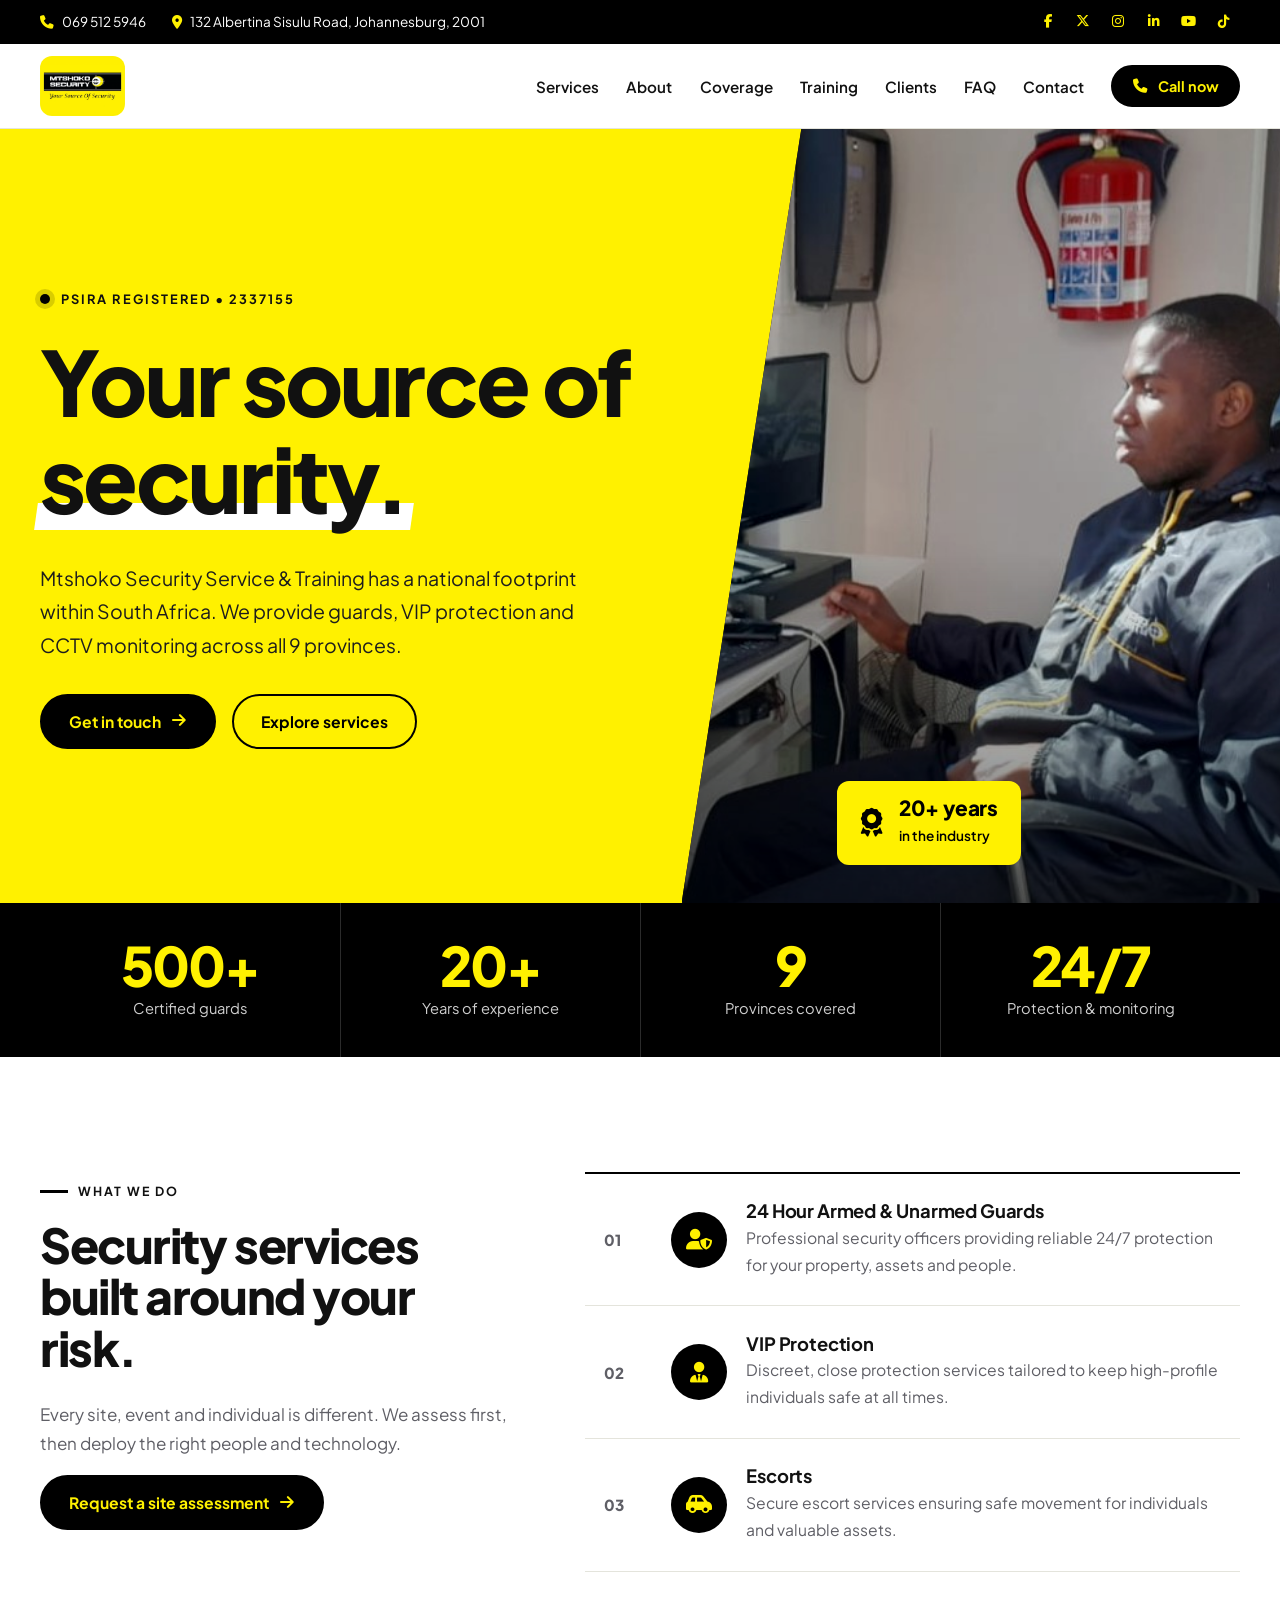
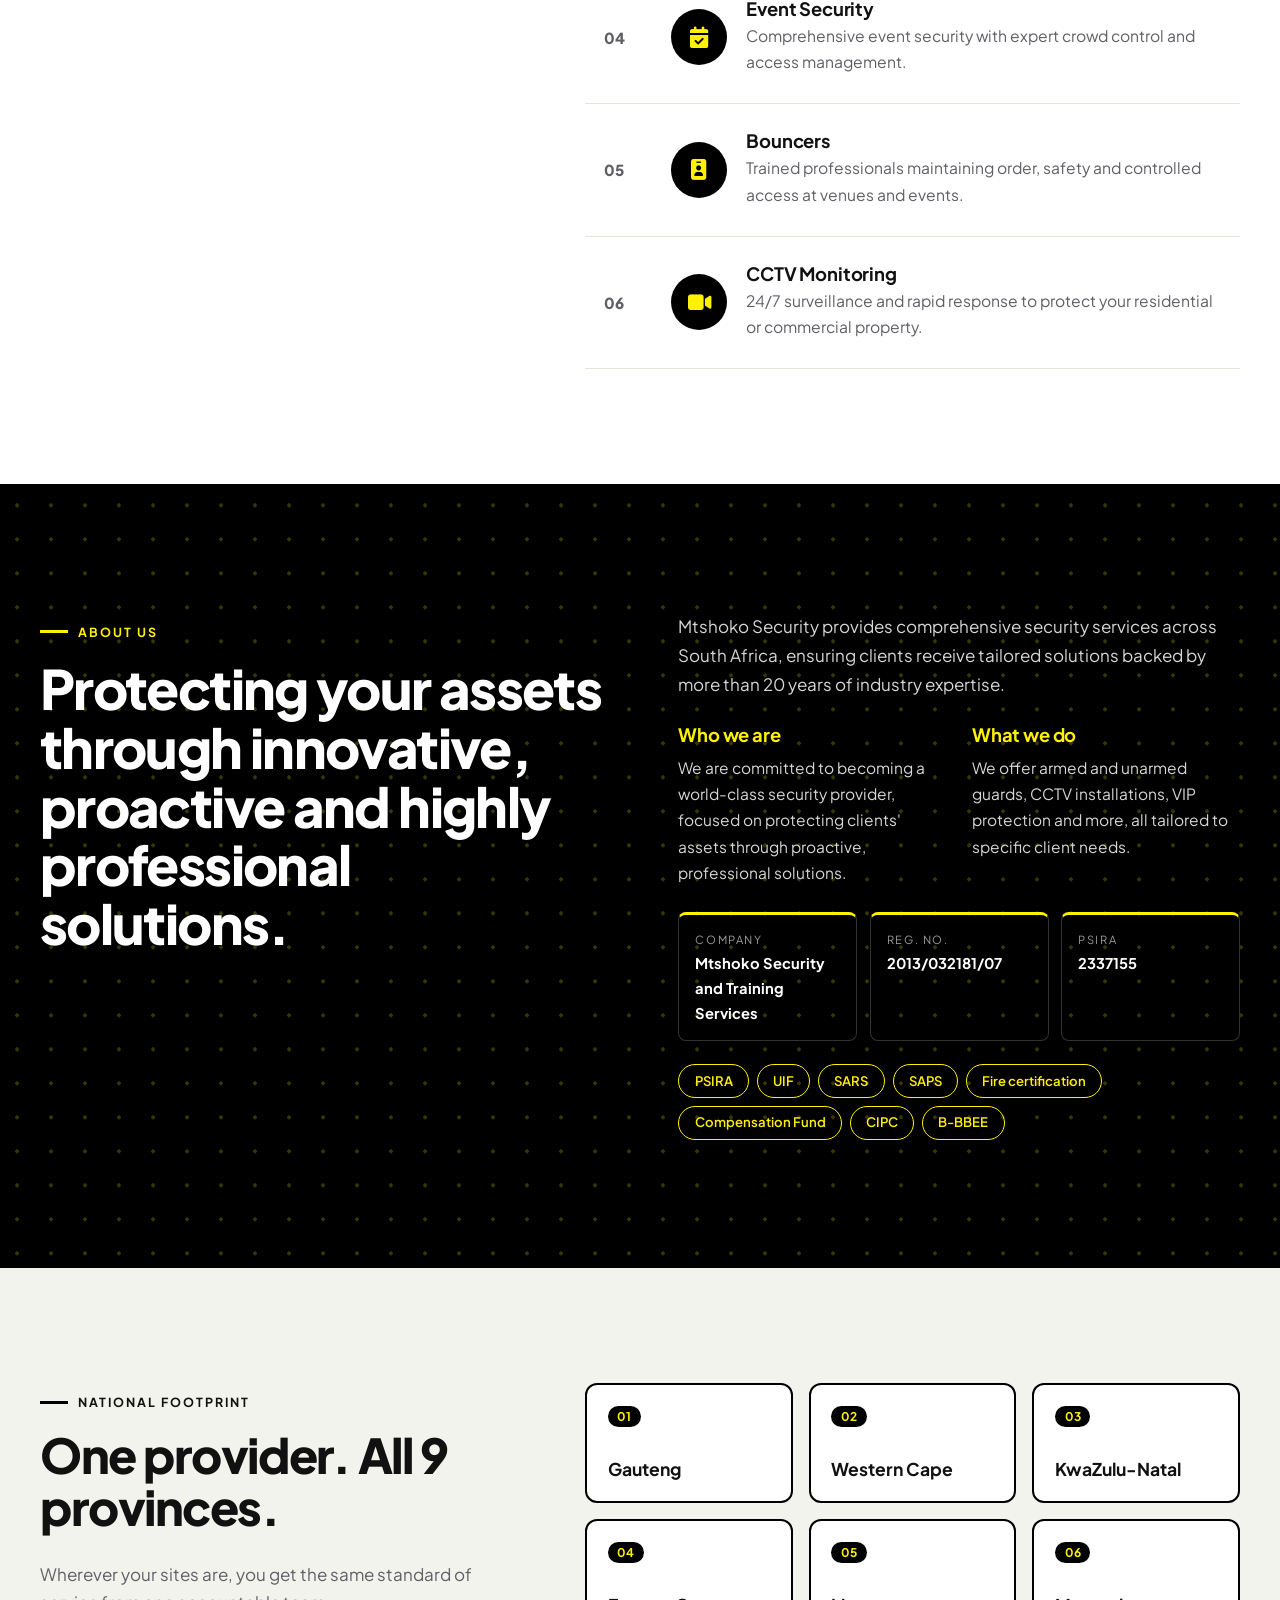
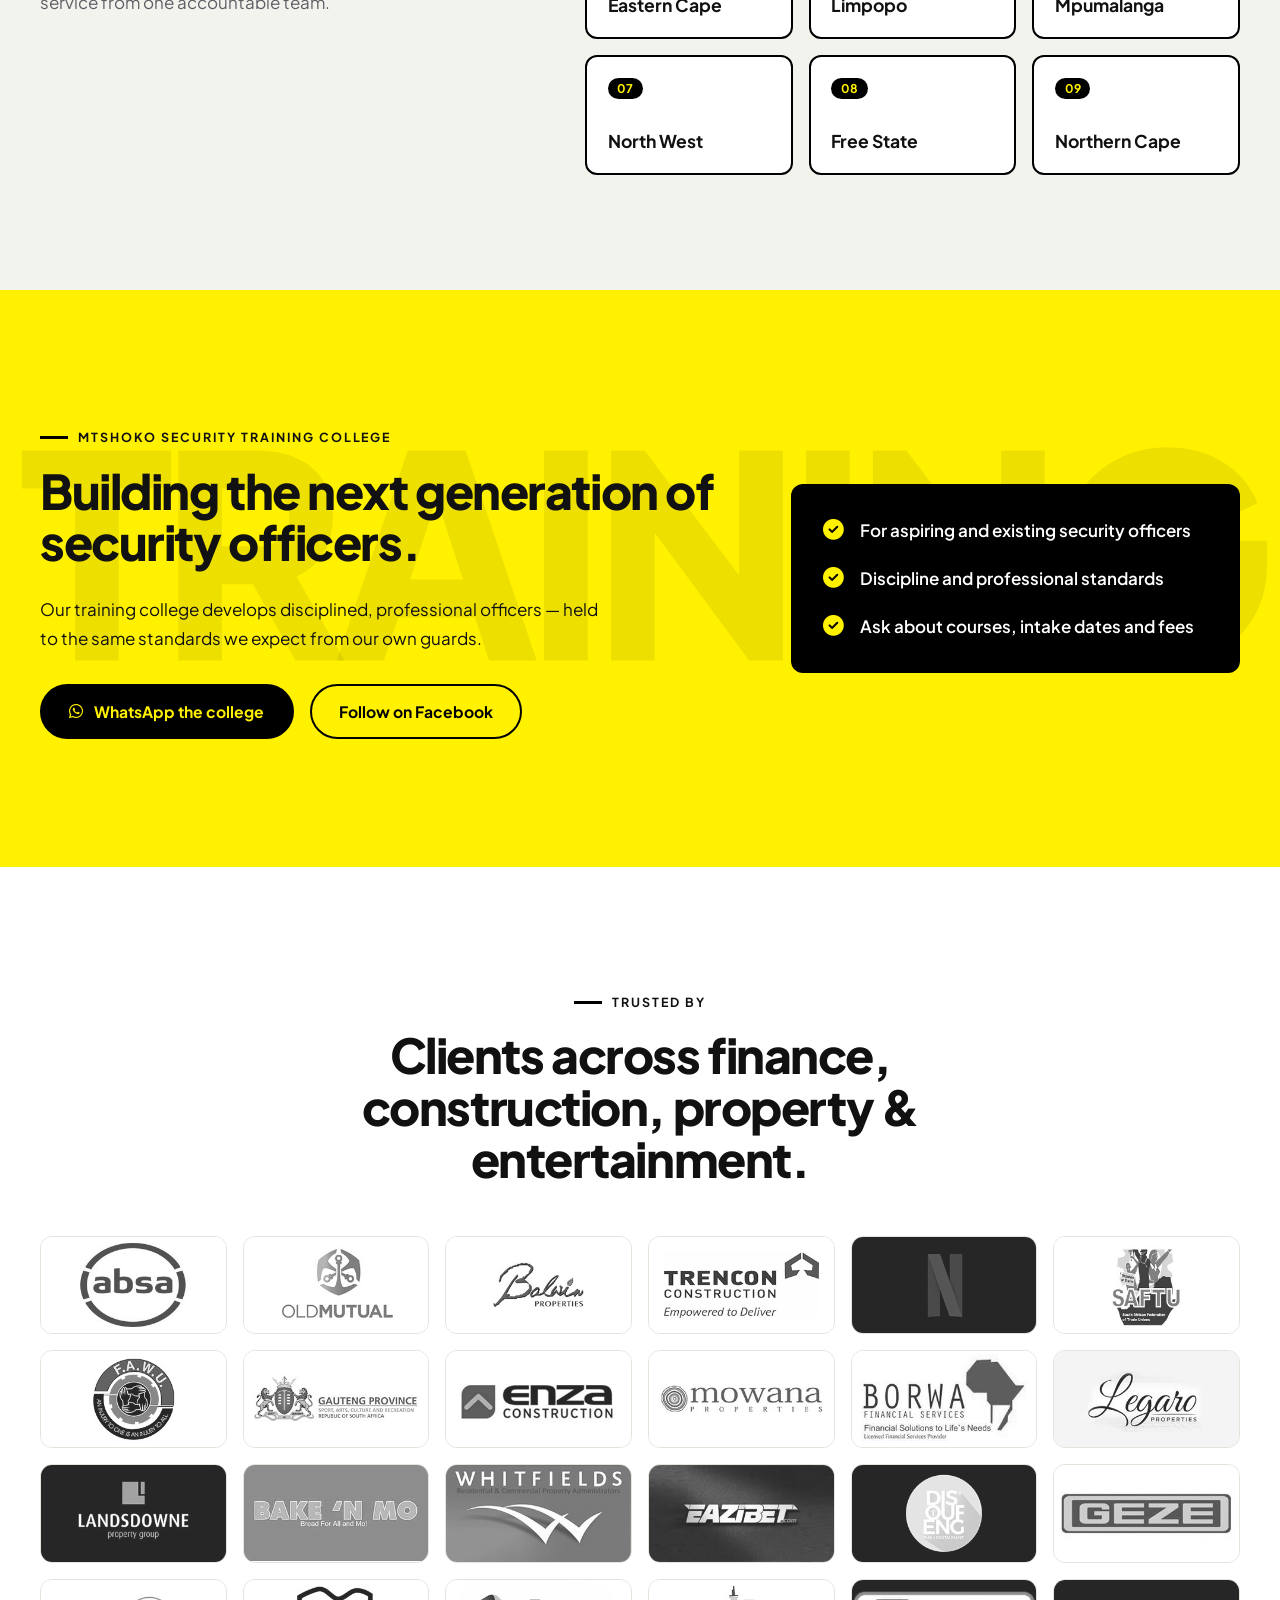
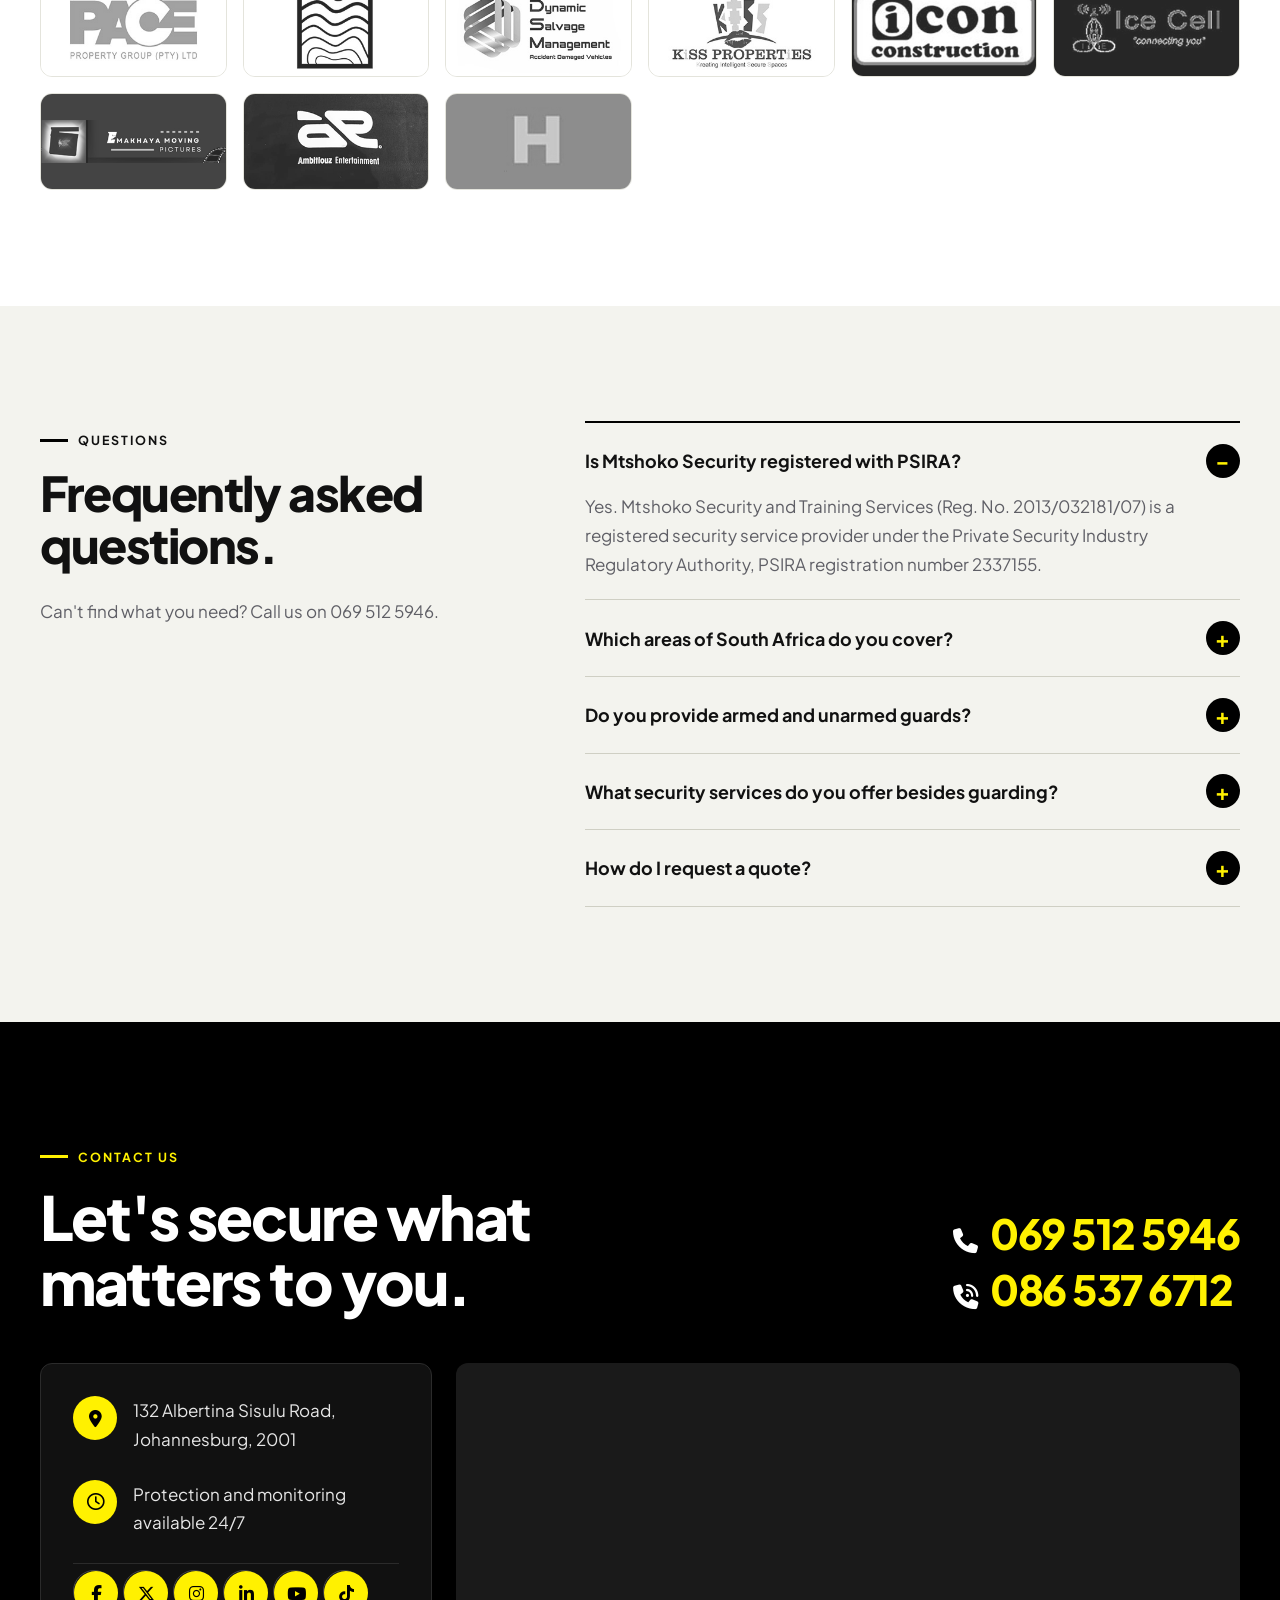
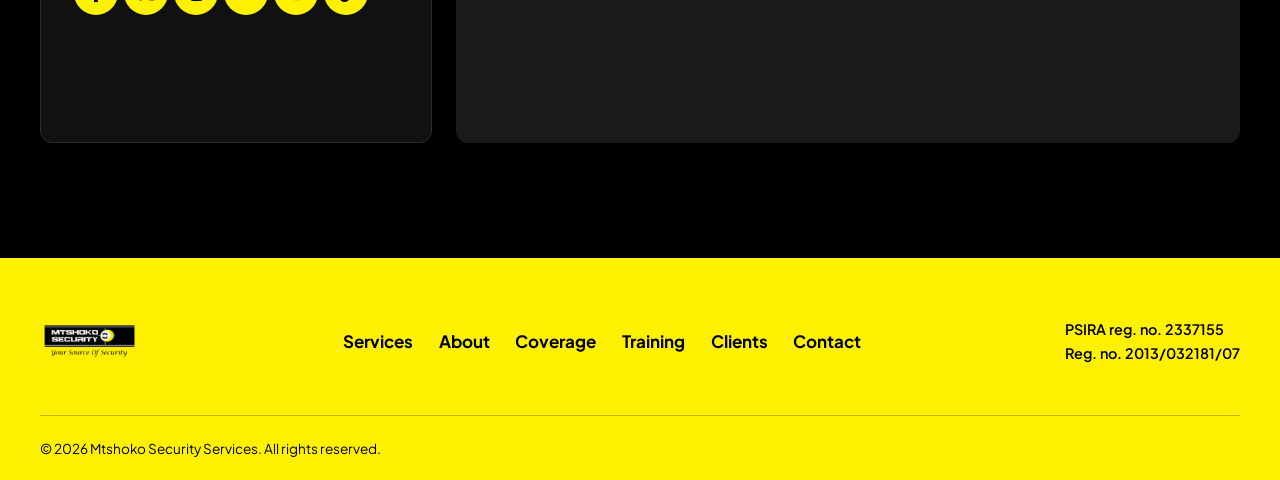
==== commit 2a6182bb: "Add files via upload" ====
--- a/index.html
+++ b/index.html
@@ -161,7 +161,7 @@
   <div class="wrap tb">
     <div class="tb-info">
       <a href="tel:+27695125946"><i class="fa-solid fa-phone" aria-hidden="true"></i>069 512 5946</a>
-      <a href="tel:+27865376712"><i class="fa-solid fa-phone-volume" aria-hidden="true"></i>086 537 6712</a>
+     
       <span class="tb-addr"><i class="fa-solid fa-location-dot" aria-hidden="true"></i>132 Albertina Sisulu Road, Johannesburg, 2001</span>
     </div>
     <div class="tb-social">
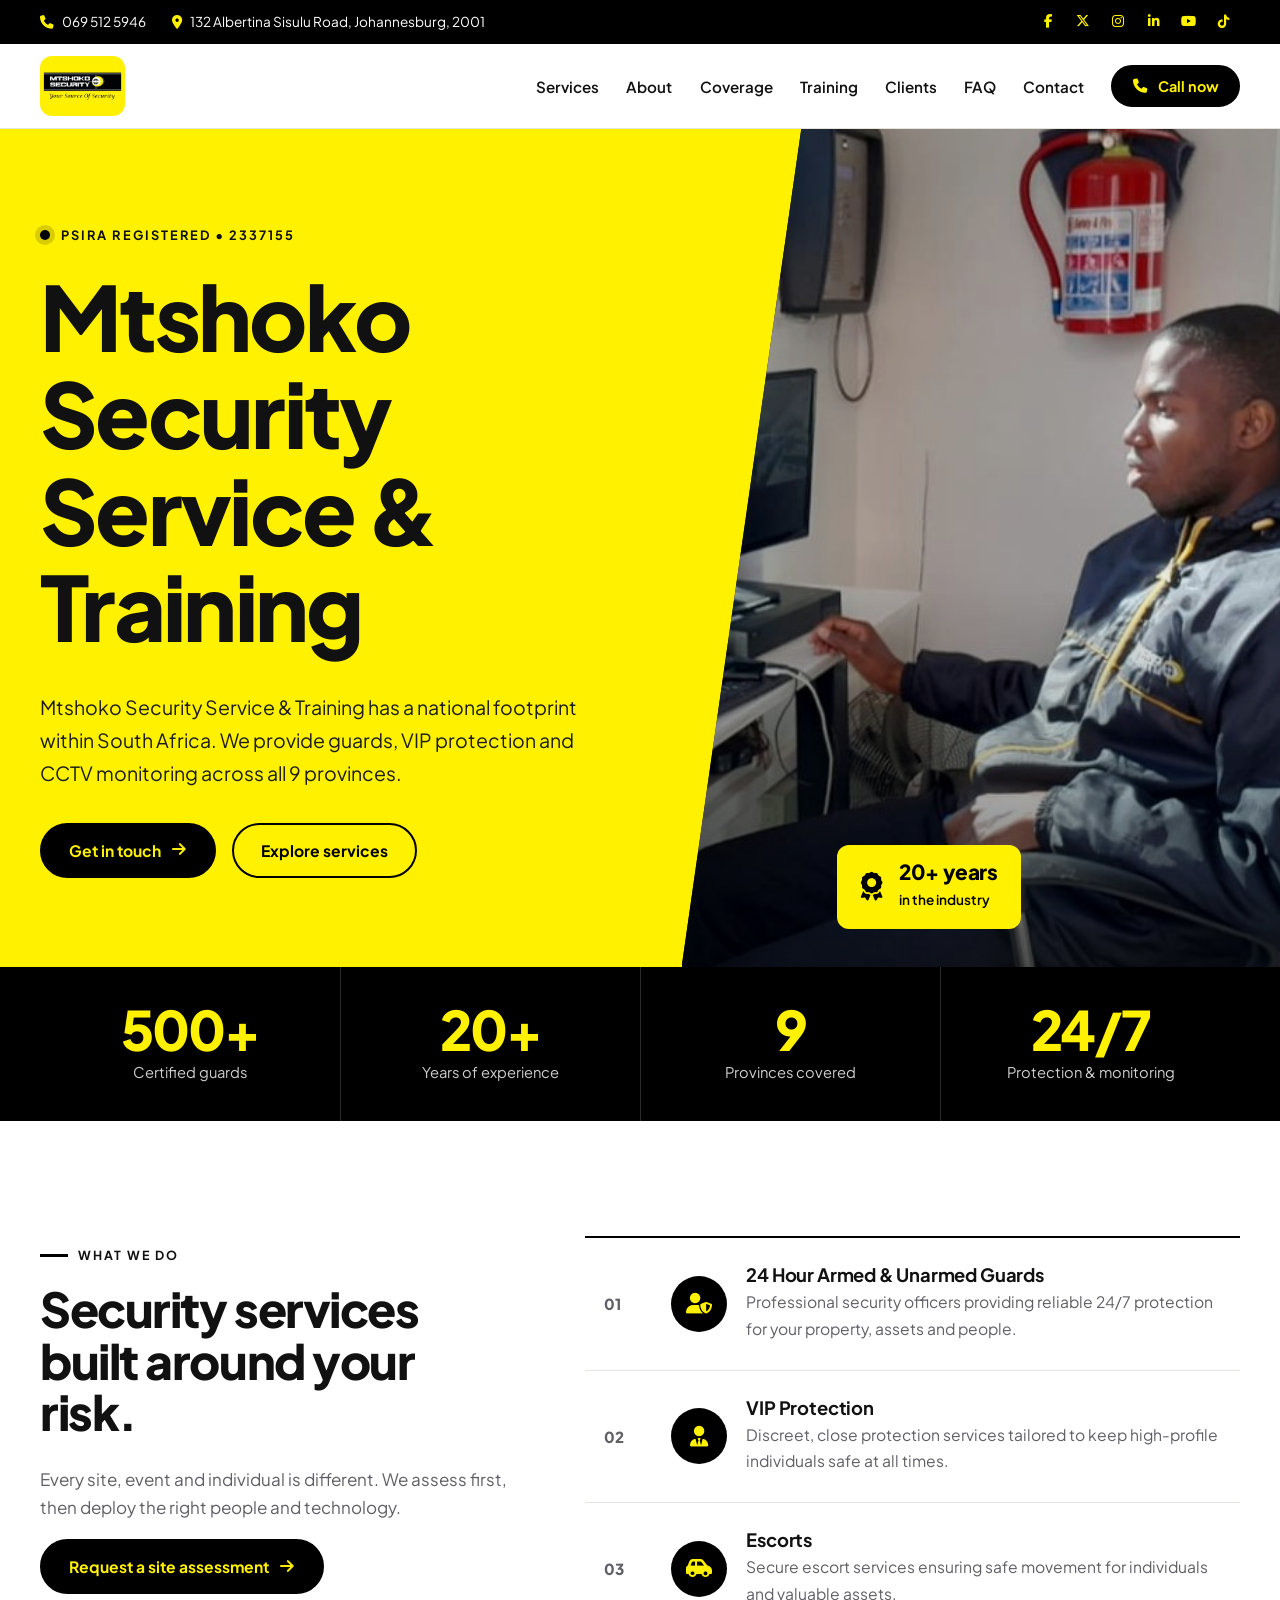
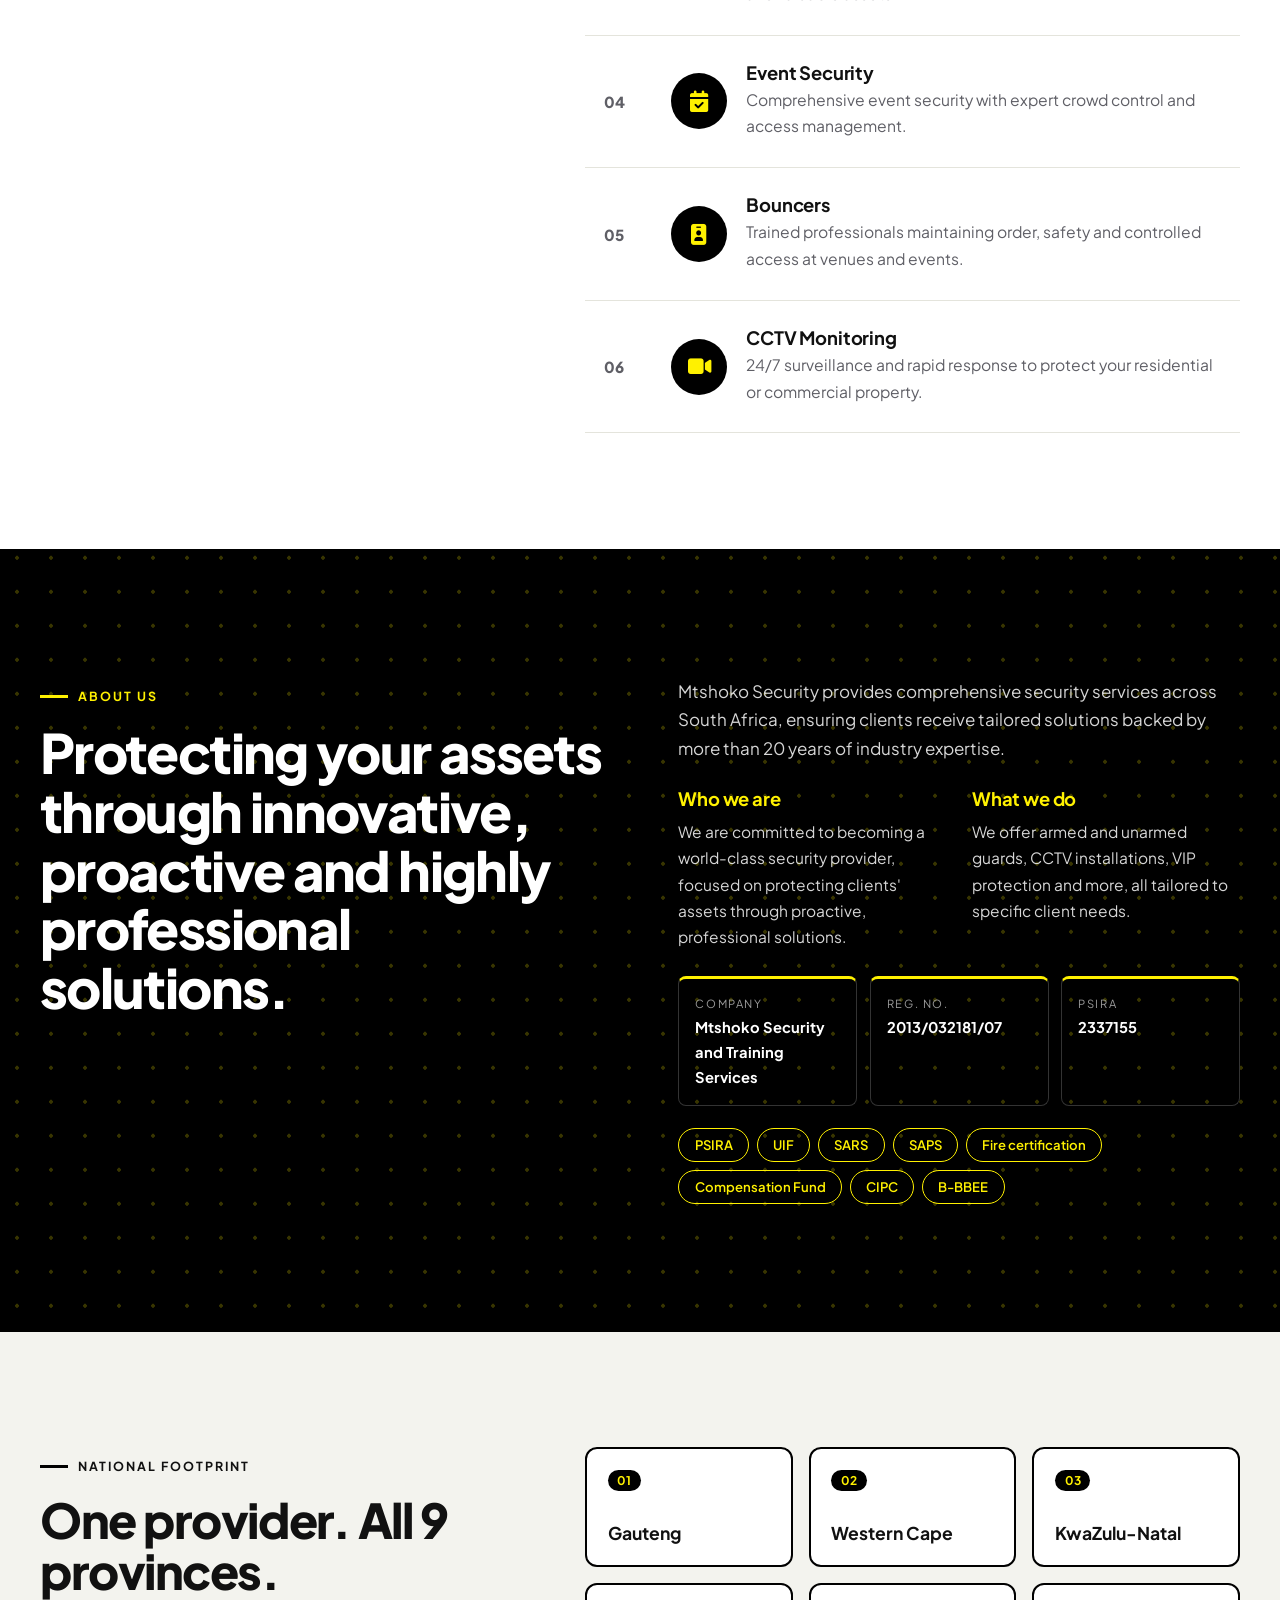
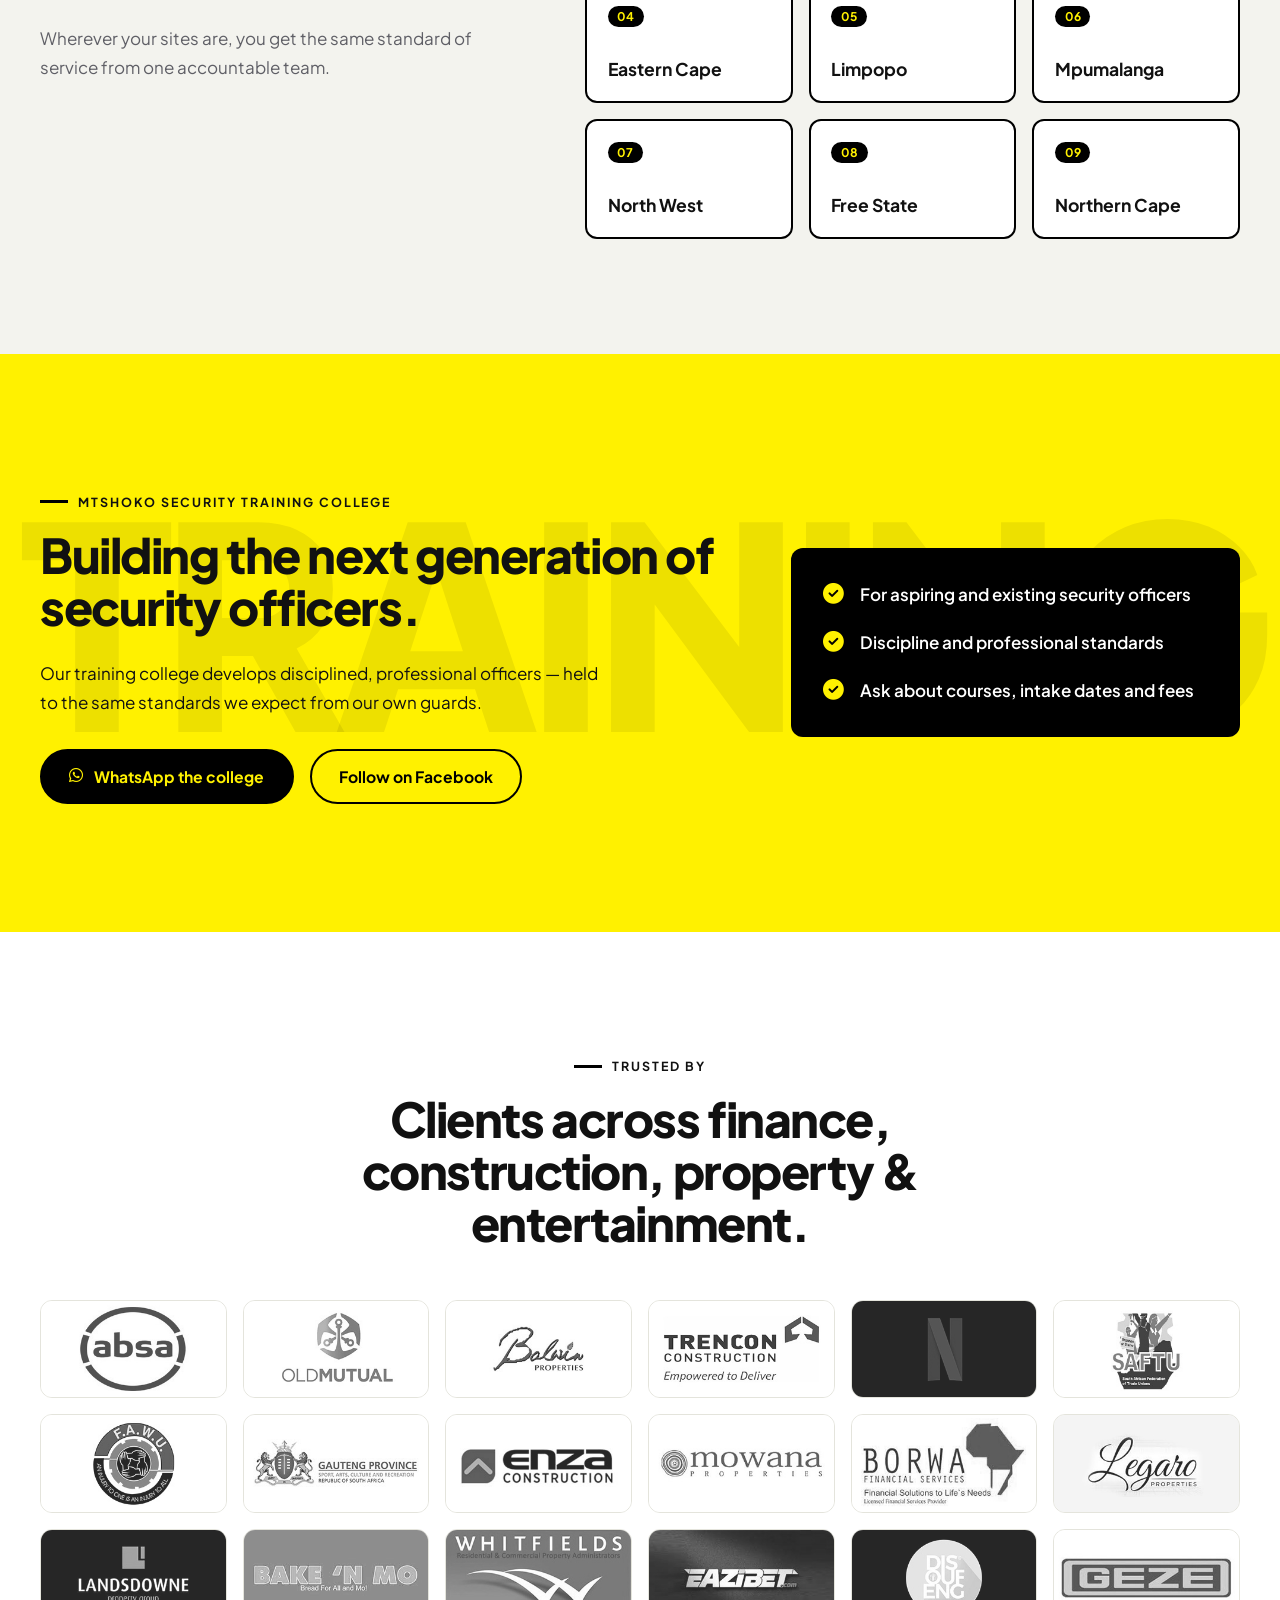
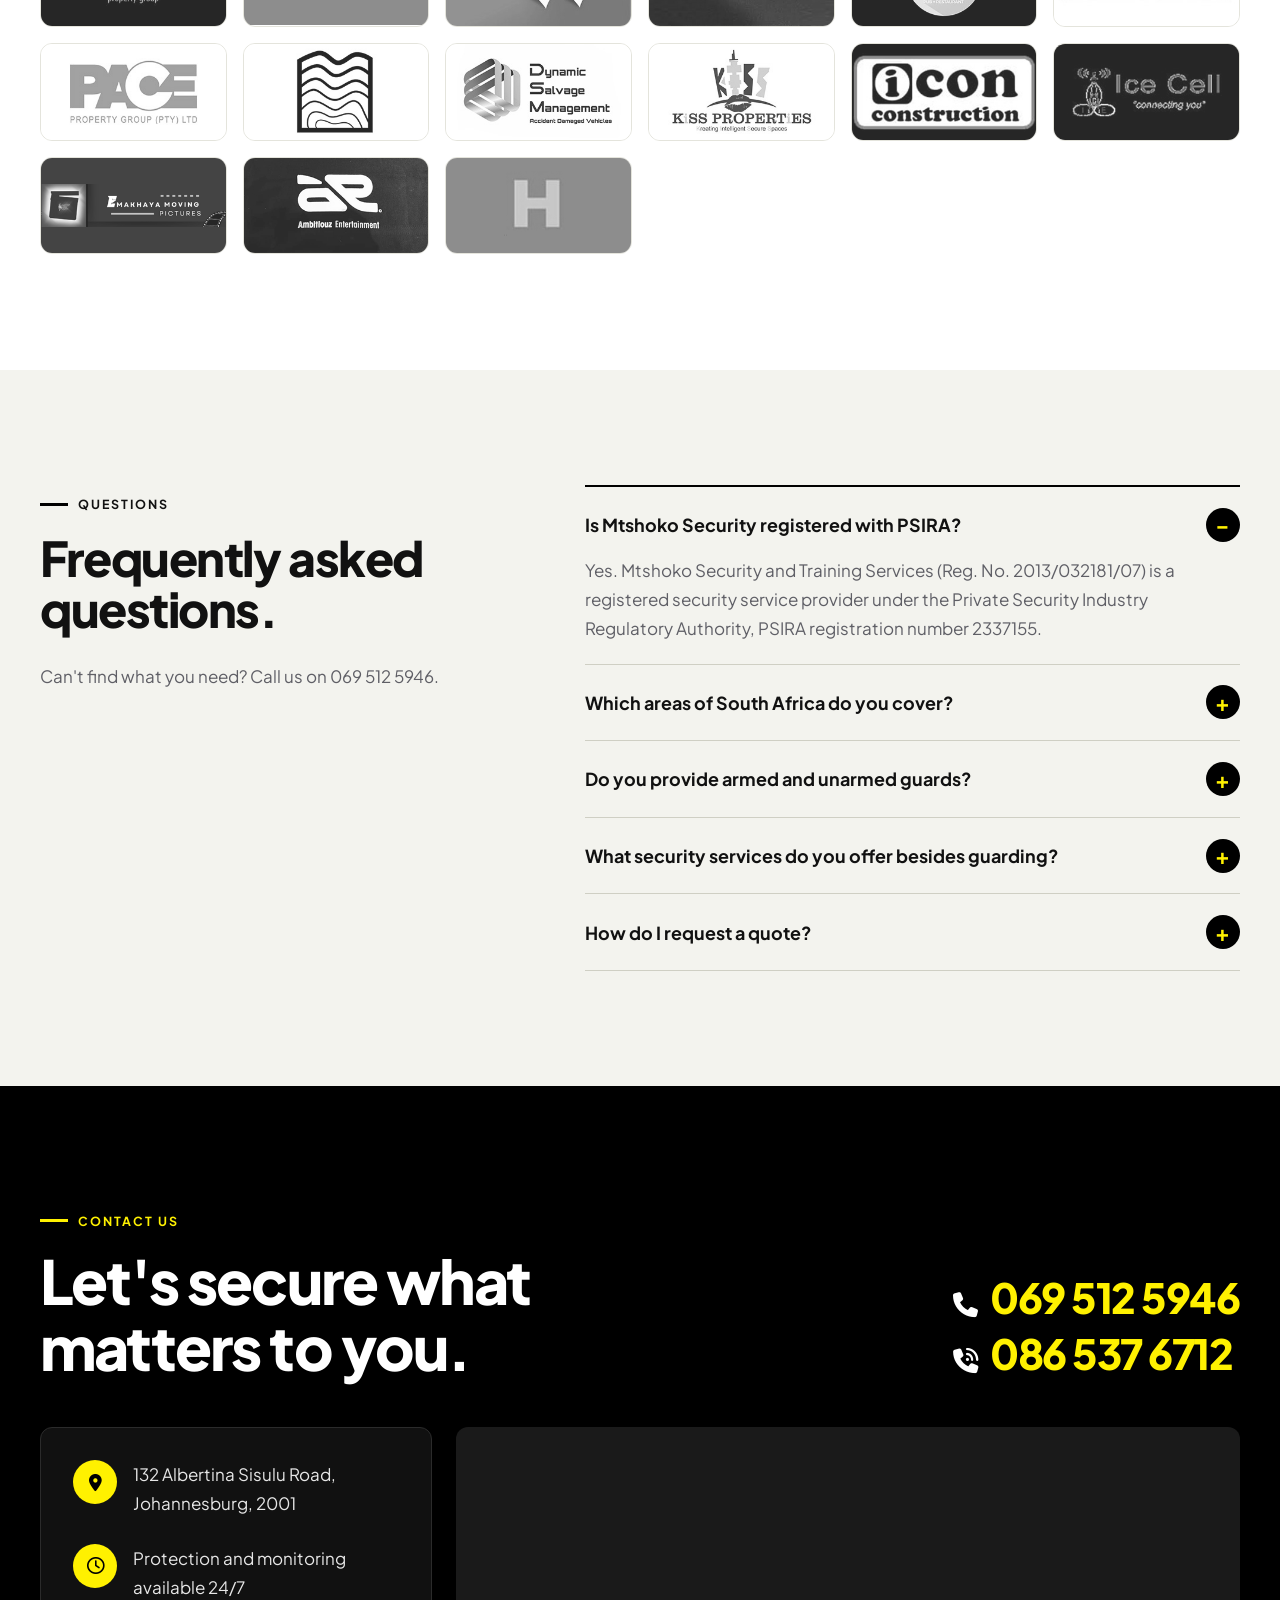
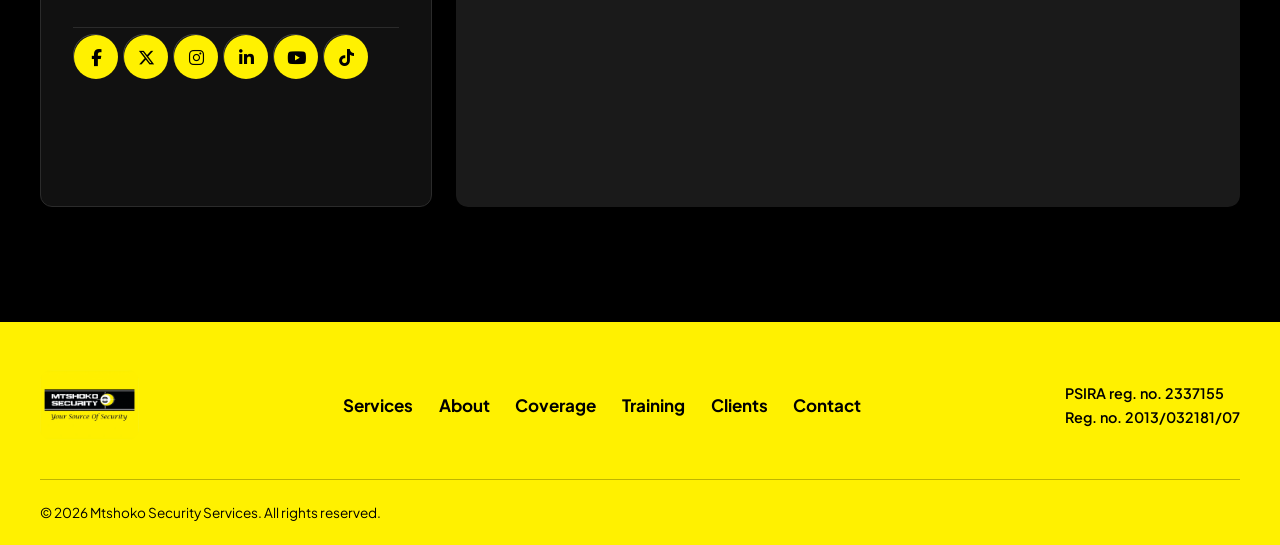
==== commit 2614430d: "Add files via upload" ====
--- a/index.html
+++ b/index.html
@@ -202,7 +202,7 @@
   <div class="hero-left">
     <div class="hero-copy">
       <p class="kicker reveal"><span></span>PSIRA registered &bull; 2337155</p>
-      <h1 id="hero-title" class="reveal">Your source of <em>security.</em></h1>
+      <h1 id="hero-title" class="reveal">Mtshoko Security Service & Training </em></h1>
       <p class="lead reveal">Mtshoko Security Service &amp; Training has a national footprint within South Africa. We provide guards, VIP protection and CCTV monitoring across all 9 provinces.</p>
       <div class="cta reveal">
         <a class="btn btn-dark" href="#contact">Get in touch <i class="fa-solid fa-arrow-right" aria-hidden="true"></i></a>
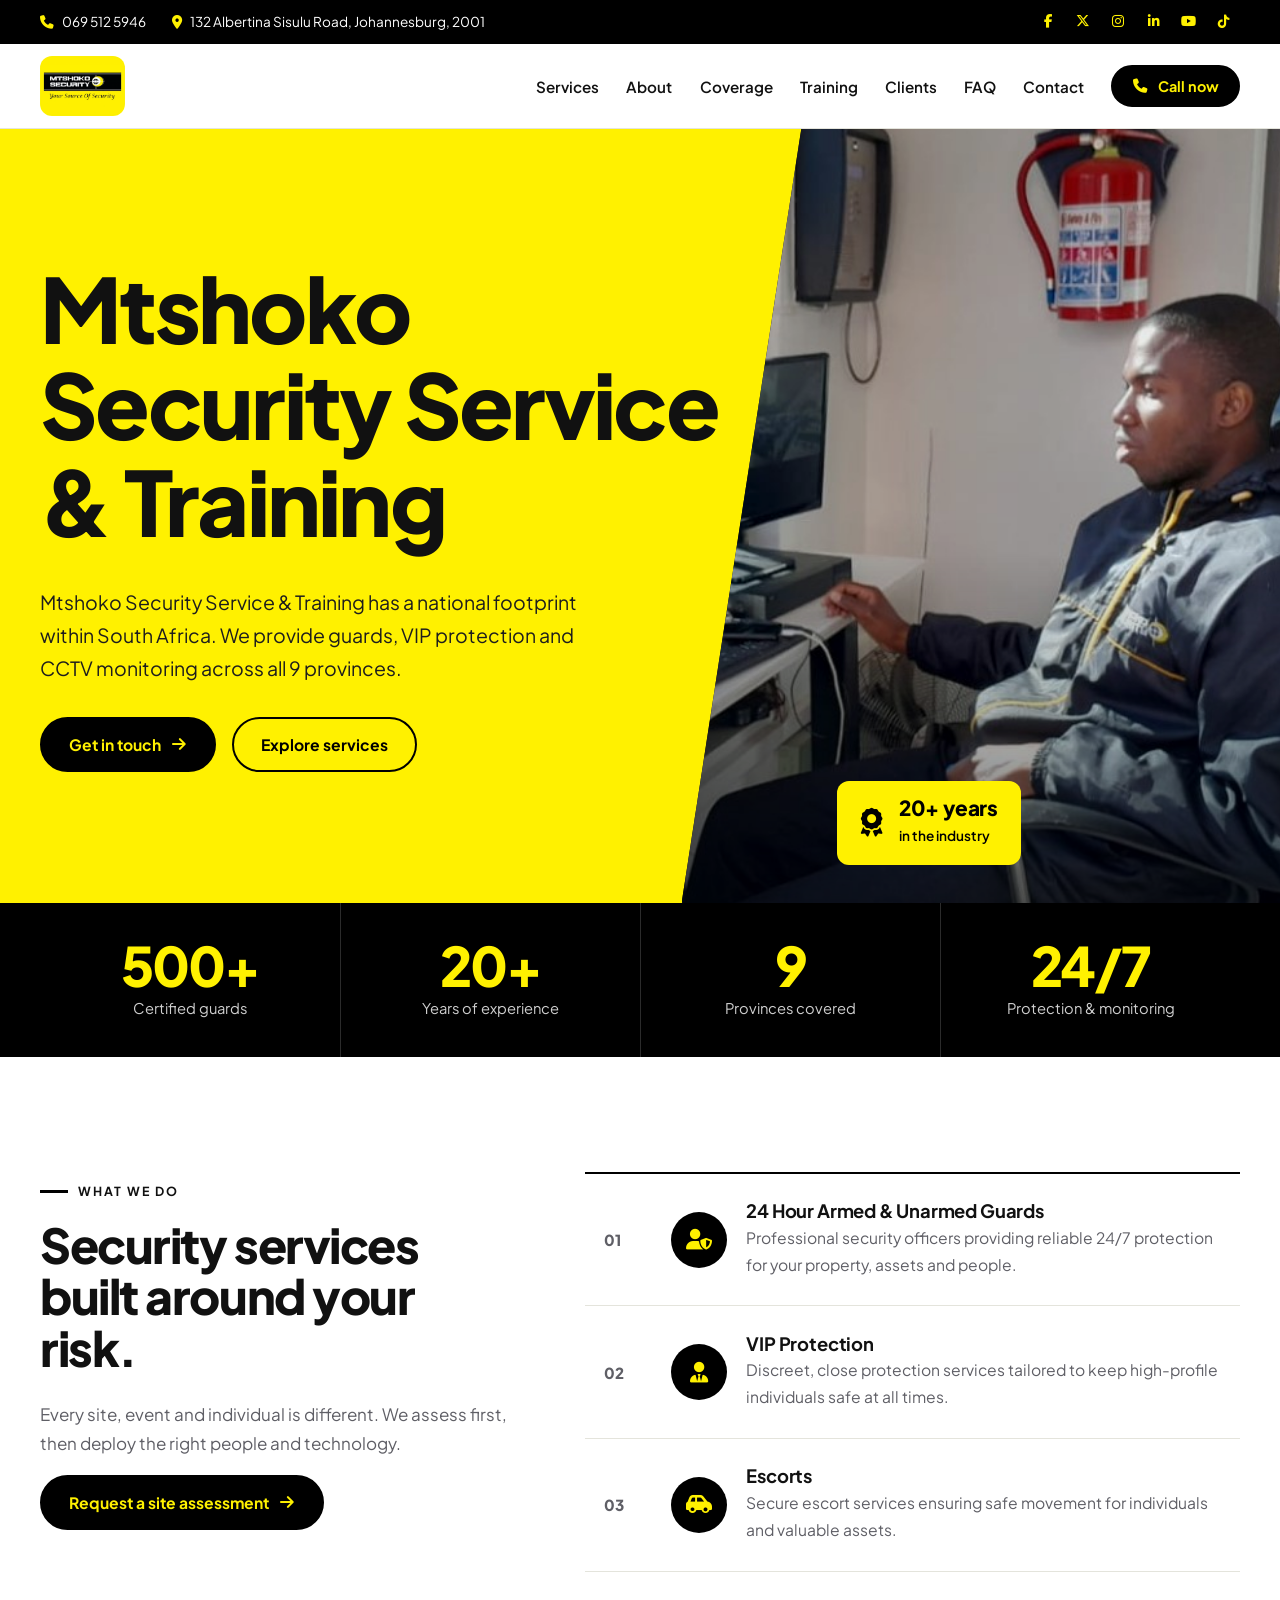
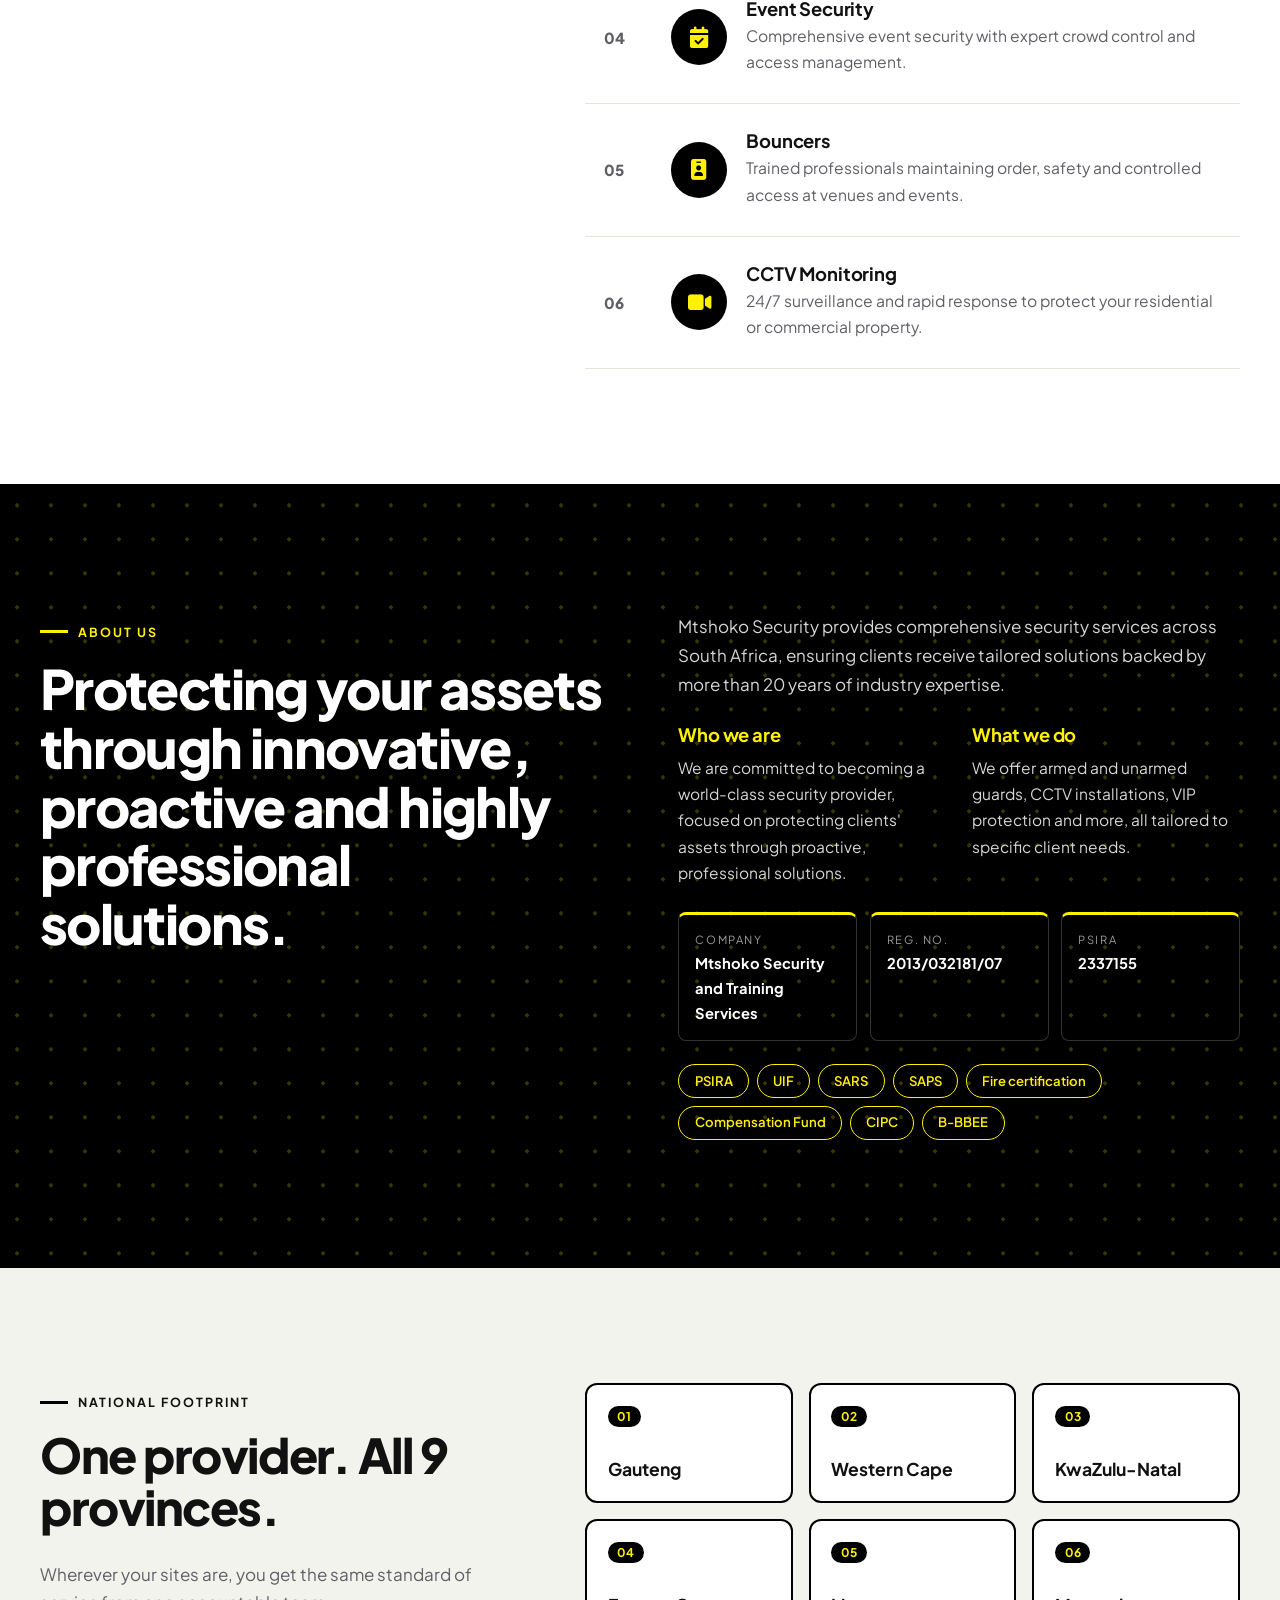
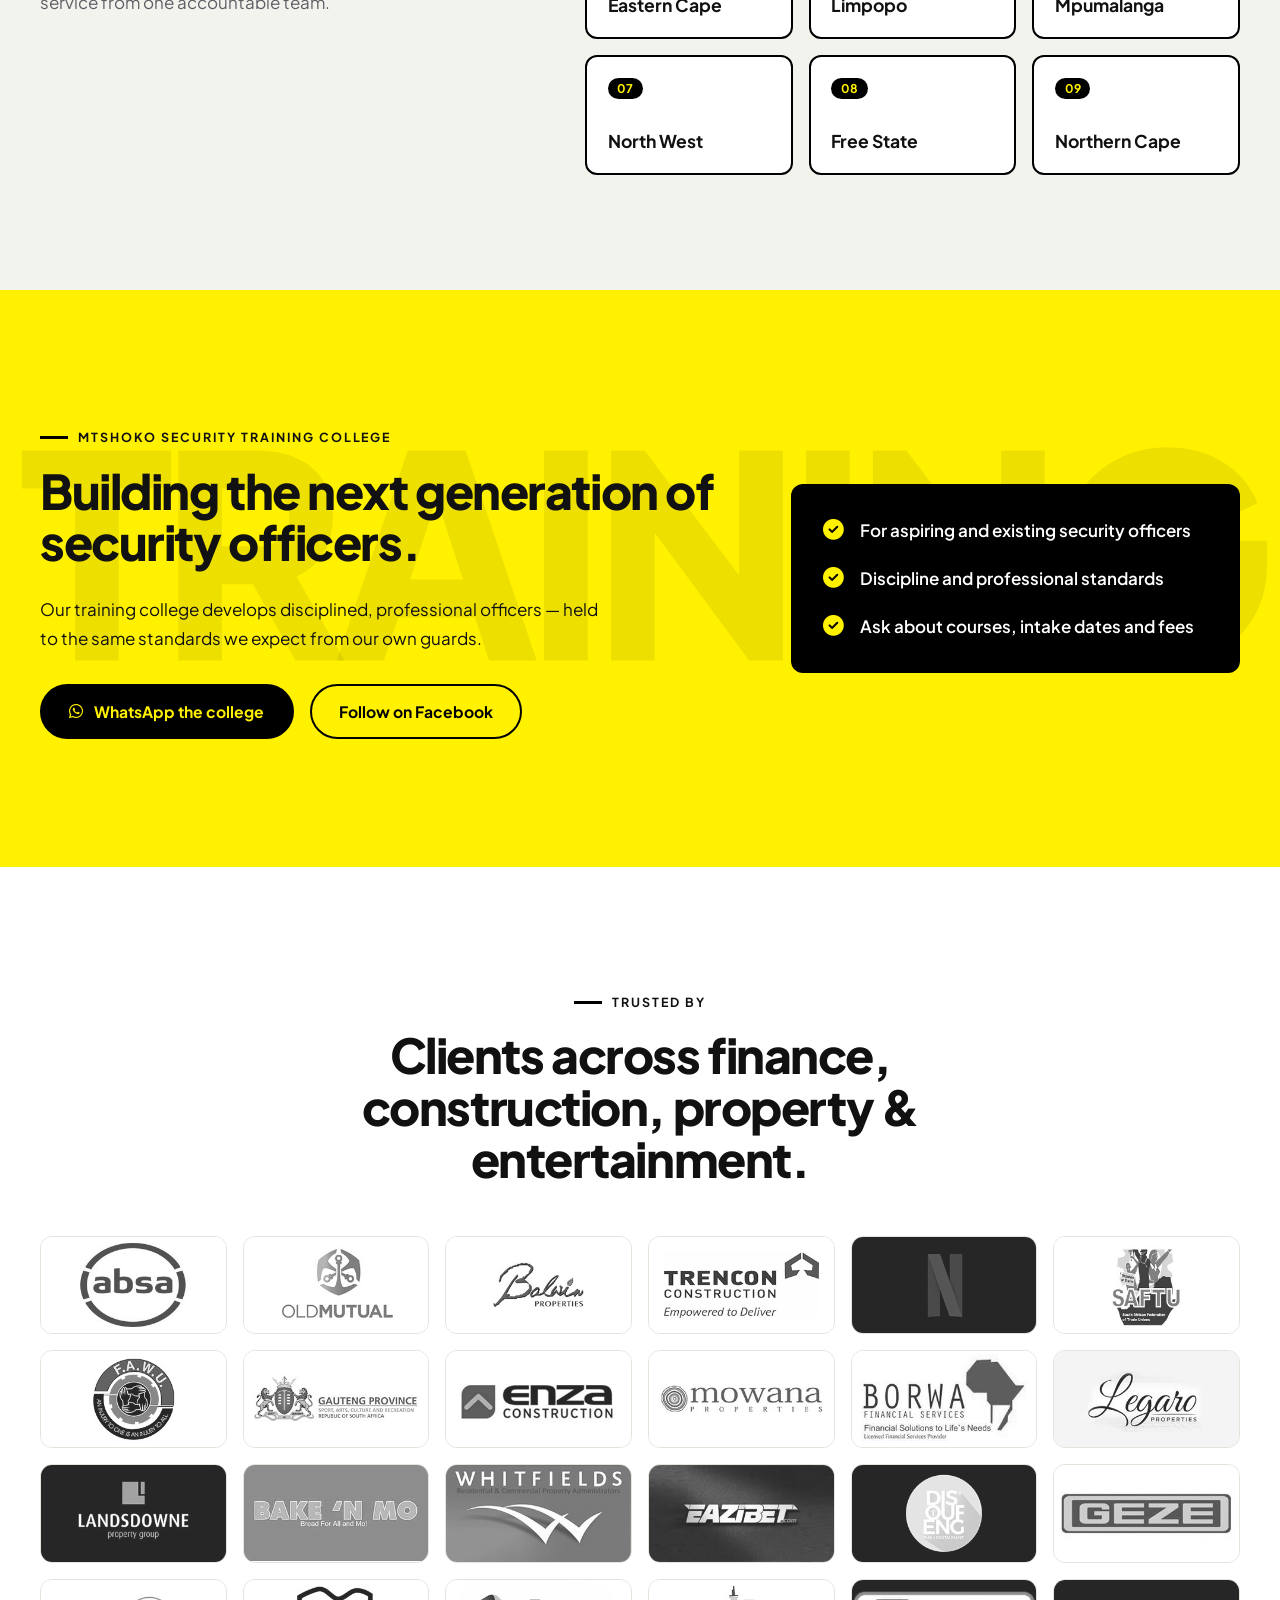
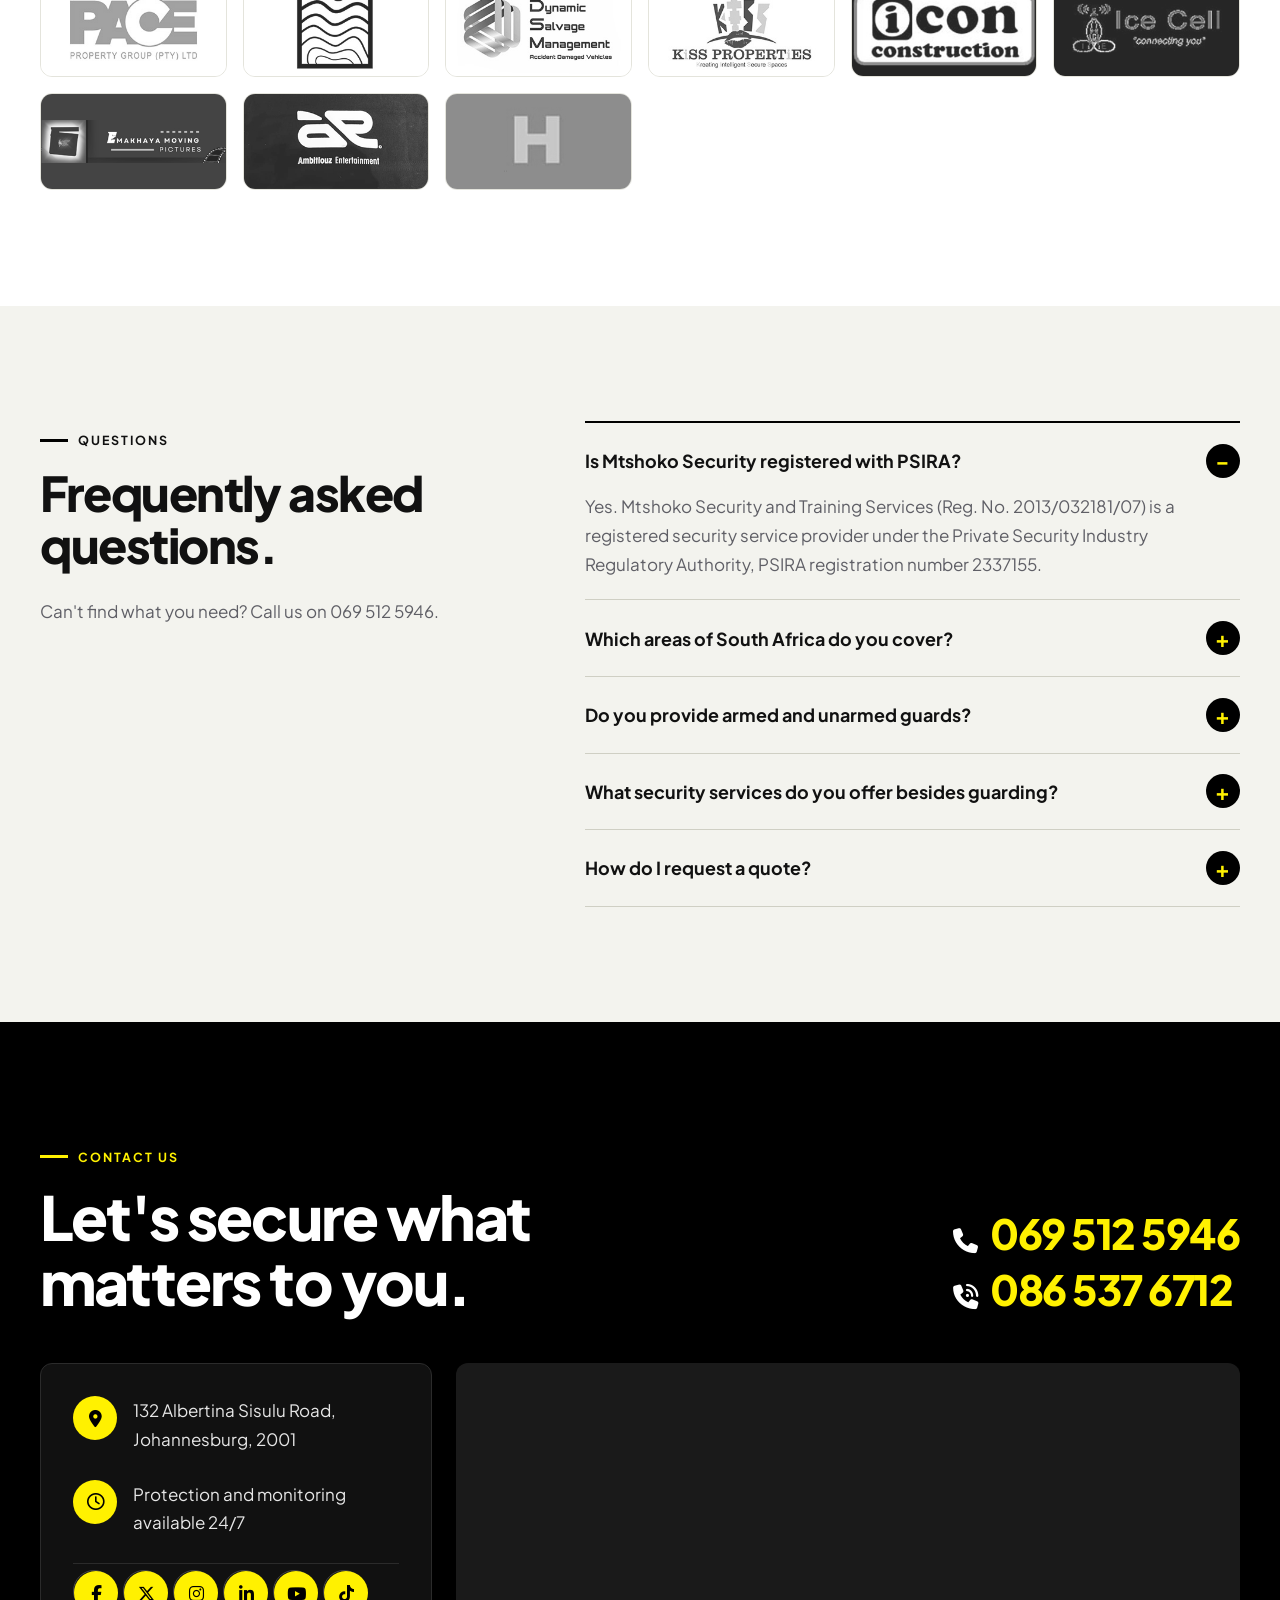
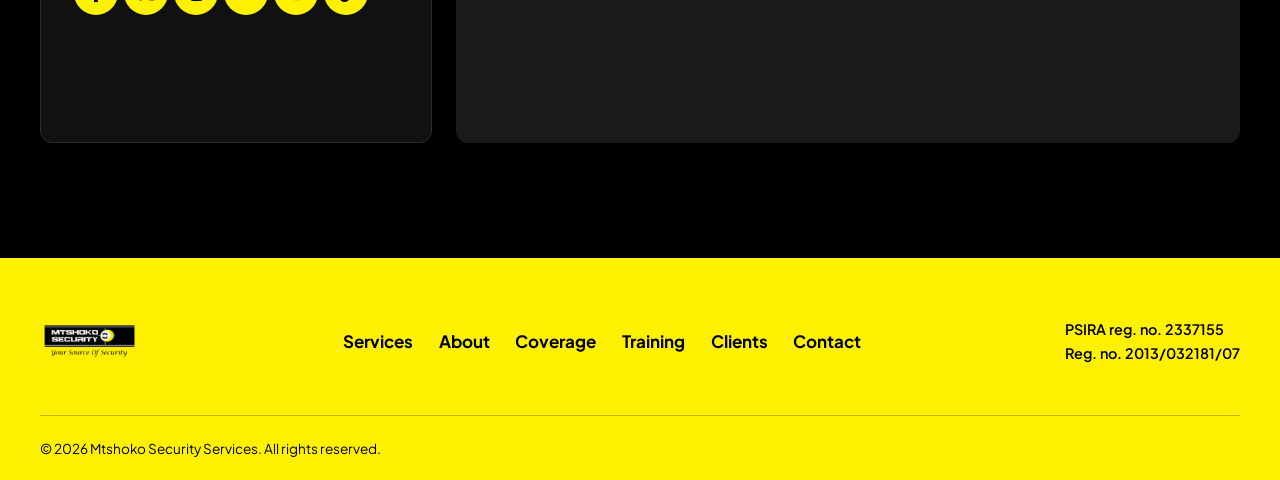
==== commit 6606695f: "Add files via upload" ====
--- a/index.html
+++ b/index.html
@@ -201,7 +201,7 @@
 <section class="hero" id="top" aria-labelledby="hero-title">
   <div class="hero-left">
     <div class="hero-copy">
-      <p class="kicker reveal"><span></span>PSIRA registered &bull; 2337155</p>
+     
       <h1 id="hero-title" class="reveal">Mtshoko Security Service & Training </em></h1>
       <p class="lead reveal">Mtshoko Security Service &amp; Training has a national footprint within South Africa. We provide guards, VIP protection and CCTV monitoring across all 9 provinces.</p>
       <div class="cta reveal">
--- a/assets/css/style.css
+++ b/assets/css/style.css
@@ -59,7 +59,7 @@
 /* hero */
 .hero{position:relative;display:grid;grid-template-columns:1.15fr .85fr;background:var(--y);overflow:hidden;min-height:min(86svh,780px)}
 .hero-left{display:flex;align-items:center;position:relative;z-index:2}
-.hero-copy{padding:clamp(3rem,7vw,6rem) 1rem clamp(3rem,7vw,6rem) 0;max-width:680px;margin-left:max(1.5rem,calc((100vw - var(--max)) / 2))}
+.hero-copy{padding:clamp(3rem,7vw,6rem) 1rem clamp(3rem,7vw,6rem) 0;max-width:780px;margin-left:max(1.5rem,calc((100vw - var(--max)) / 2))}
 .kicker{display:inline-flex;align-items:center;gap:.7rem;font:700 .8rem var(--f);text-transform:uppercase;letter-spacing:.16em;margin-bottom:1.6rem}
 .kicker span{width:10px;height:10px;border-radius:50%;background:#000;box-shadow:0 0 0 5px rgba(0,0,0,.15)}
 .hero h1{margin-bottom:.4em}
